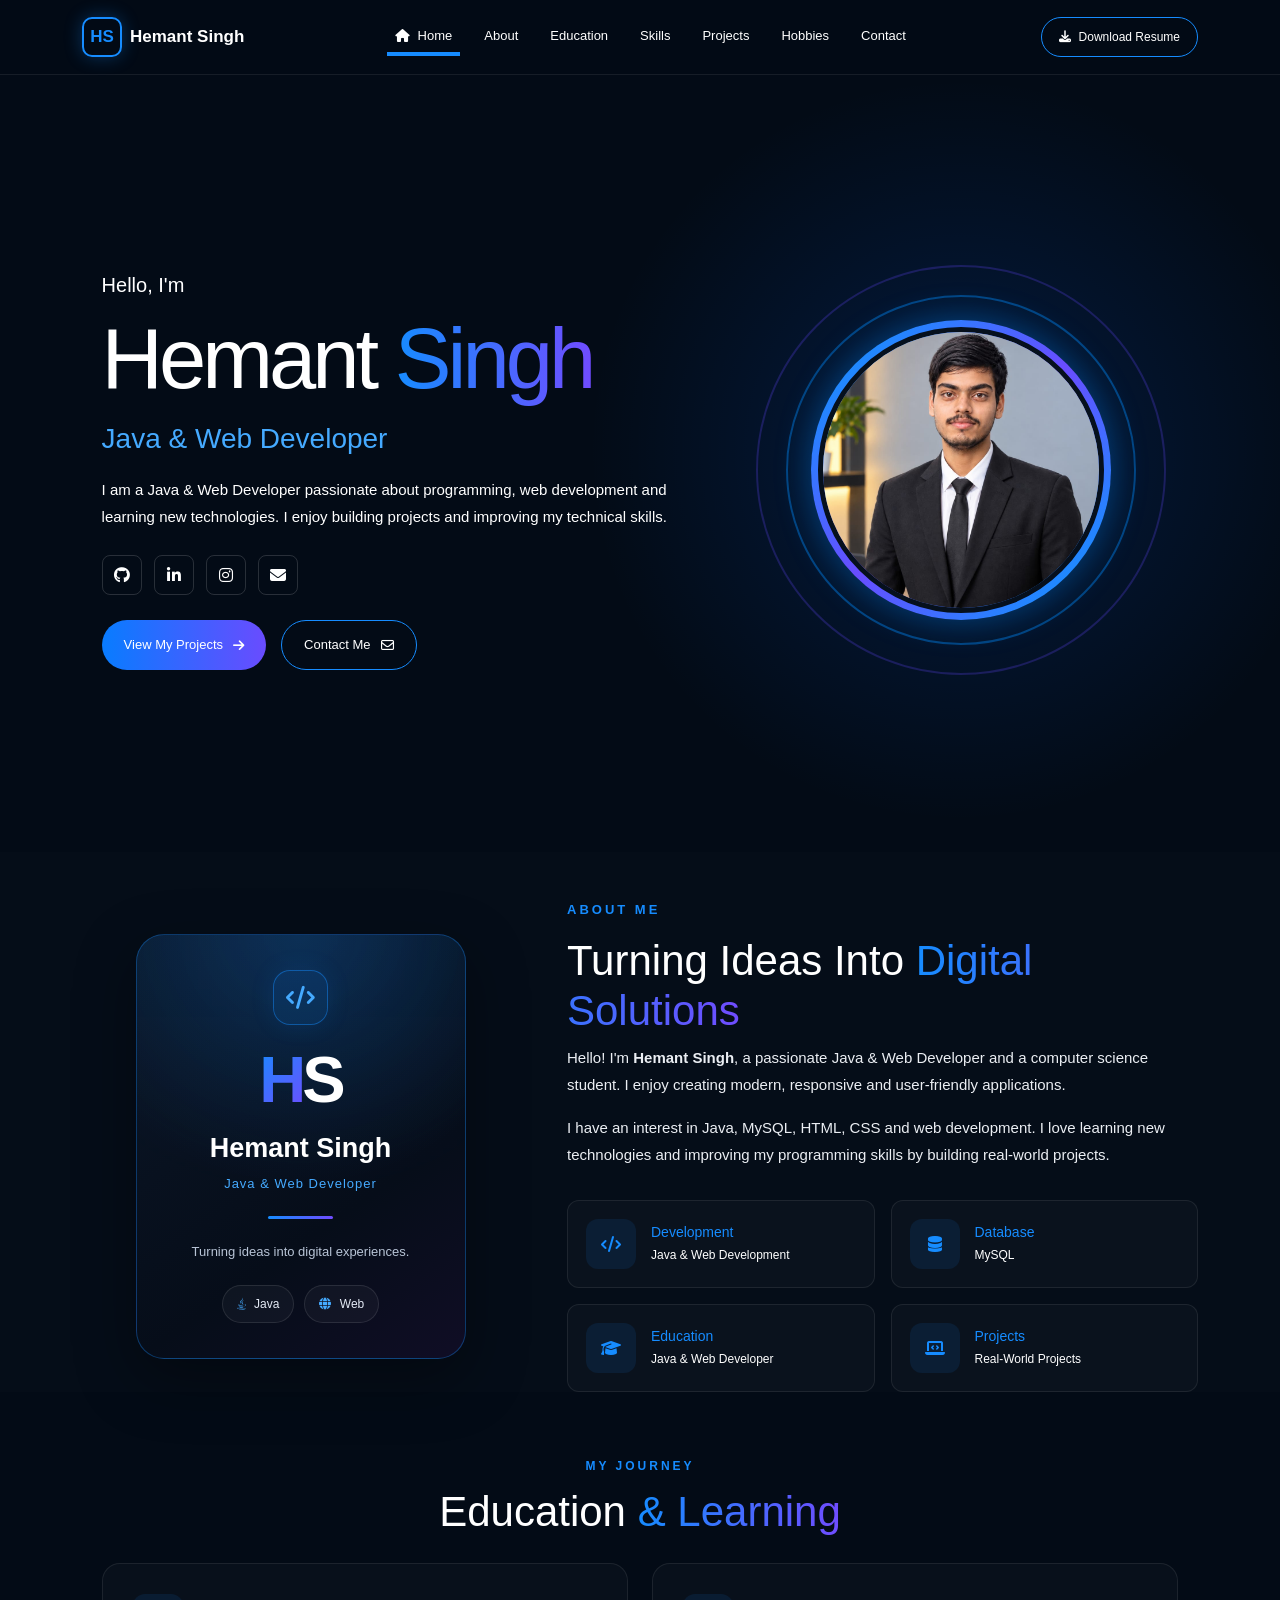
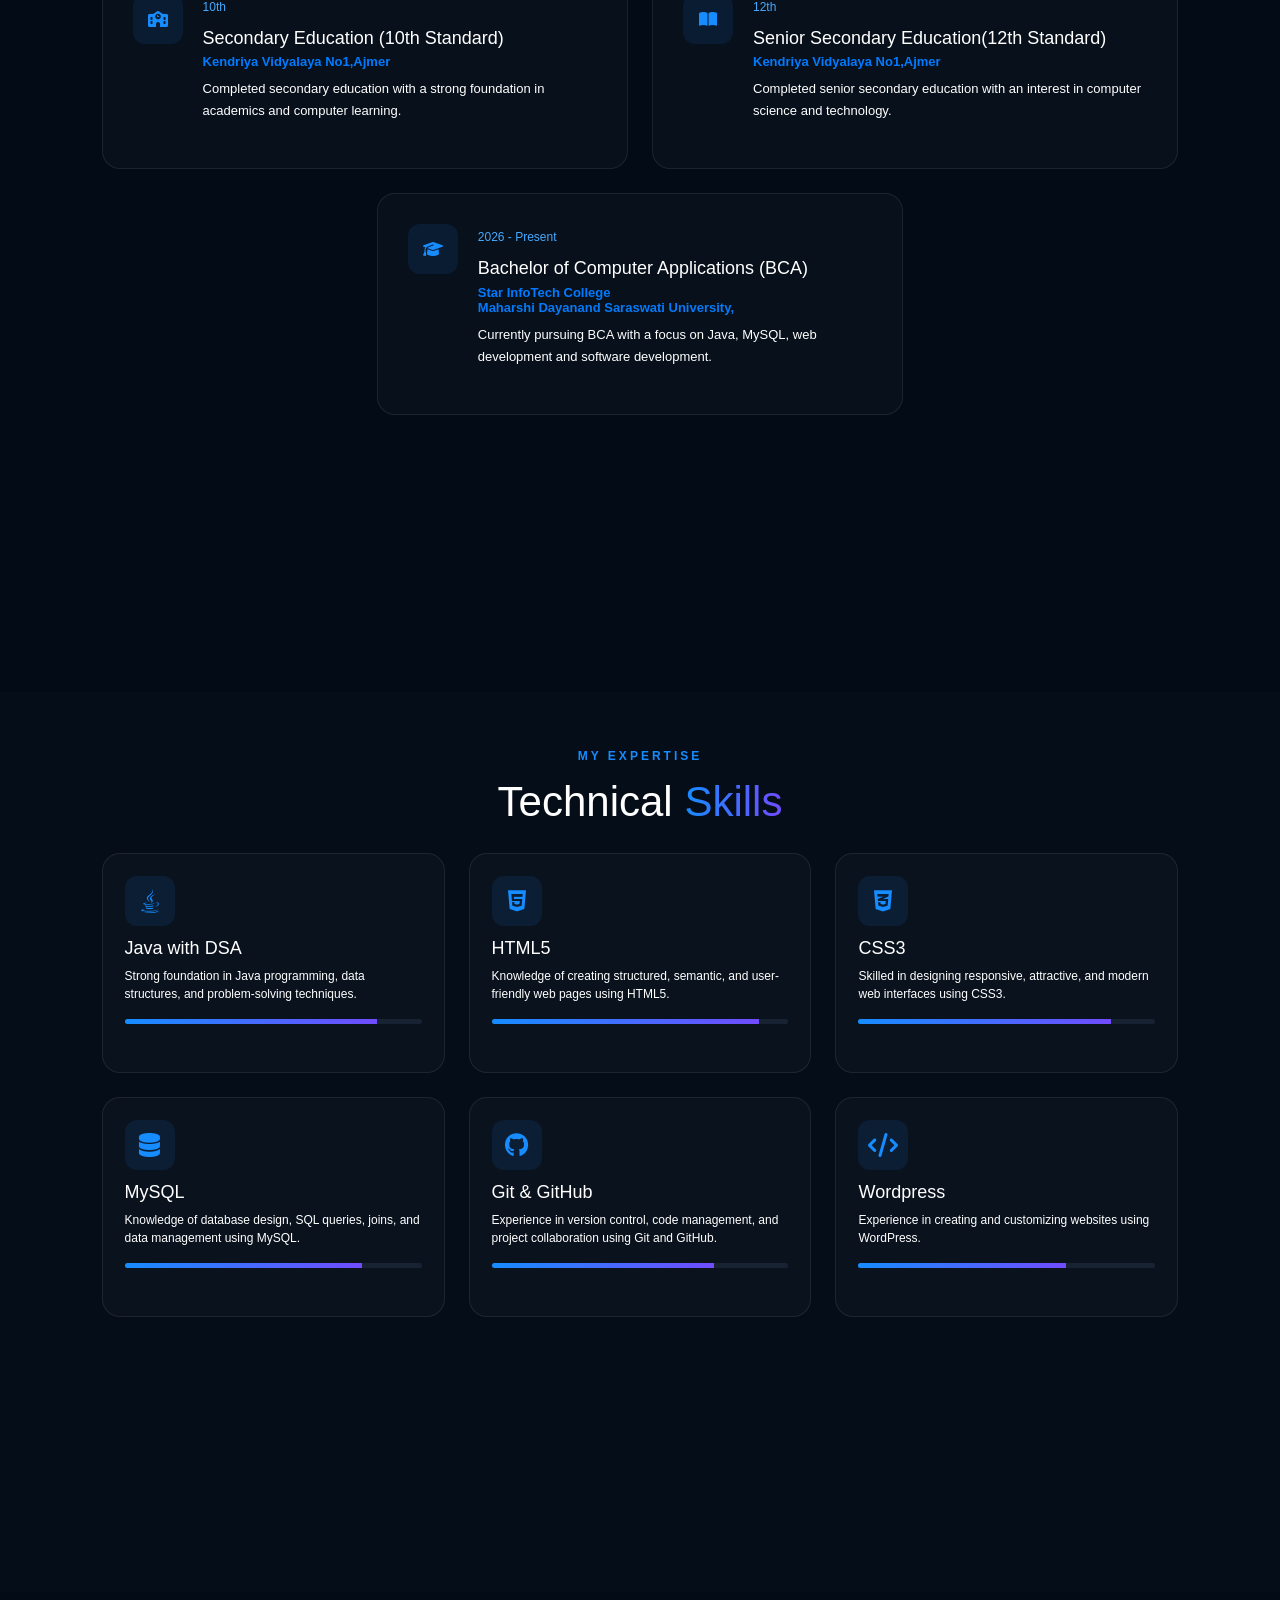
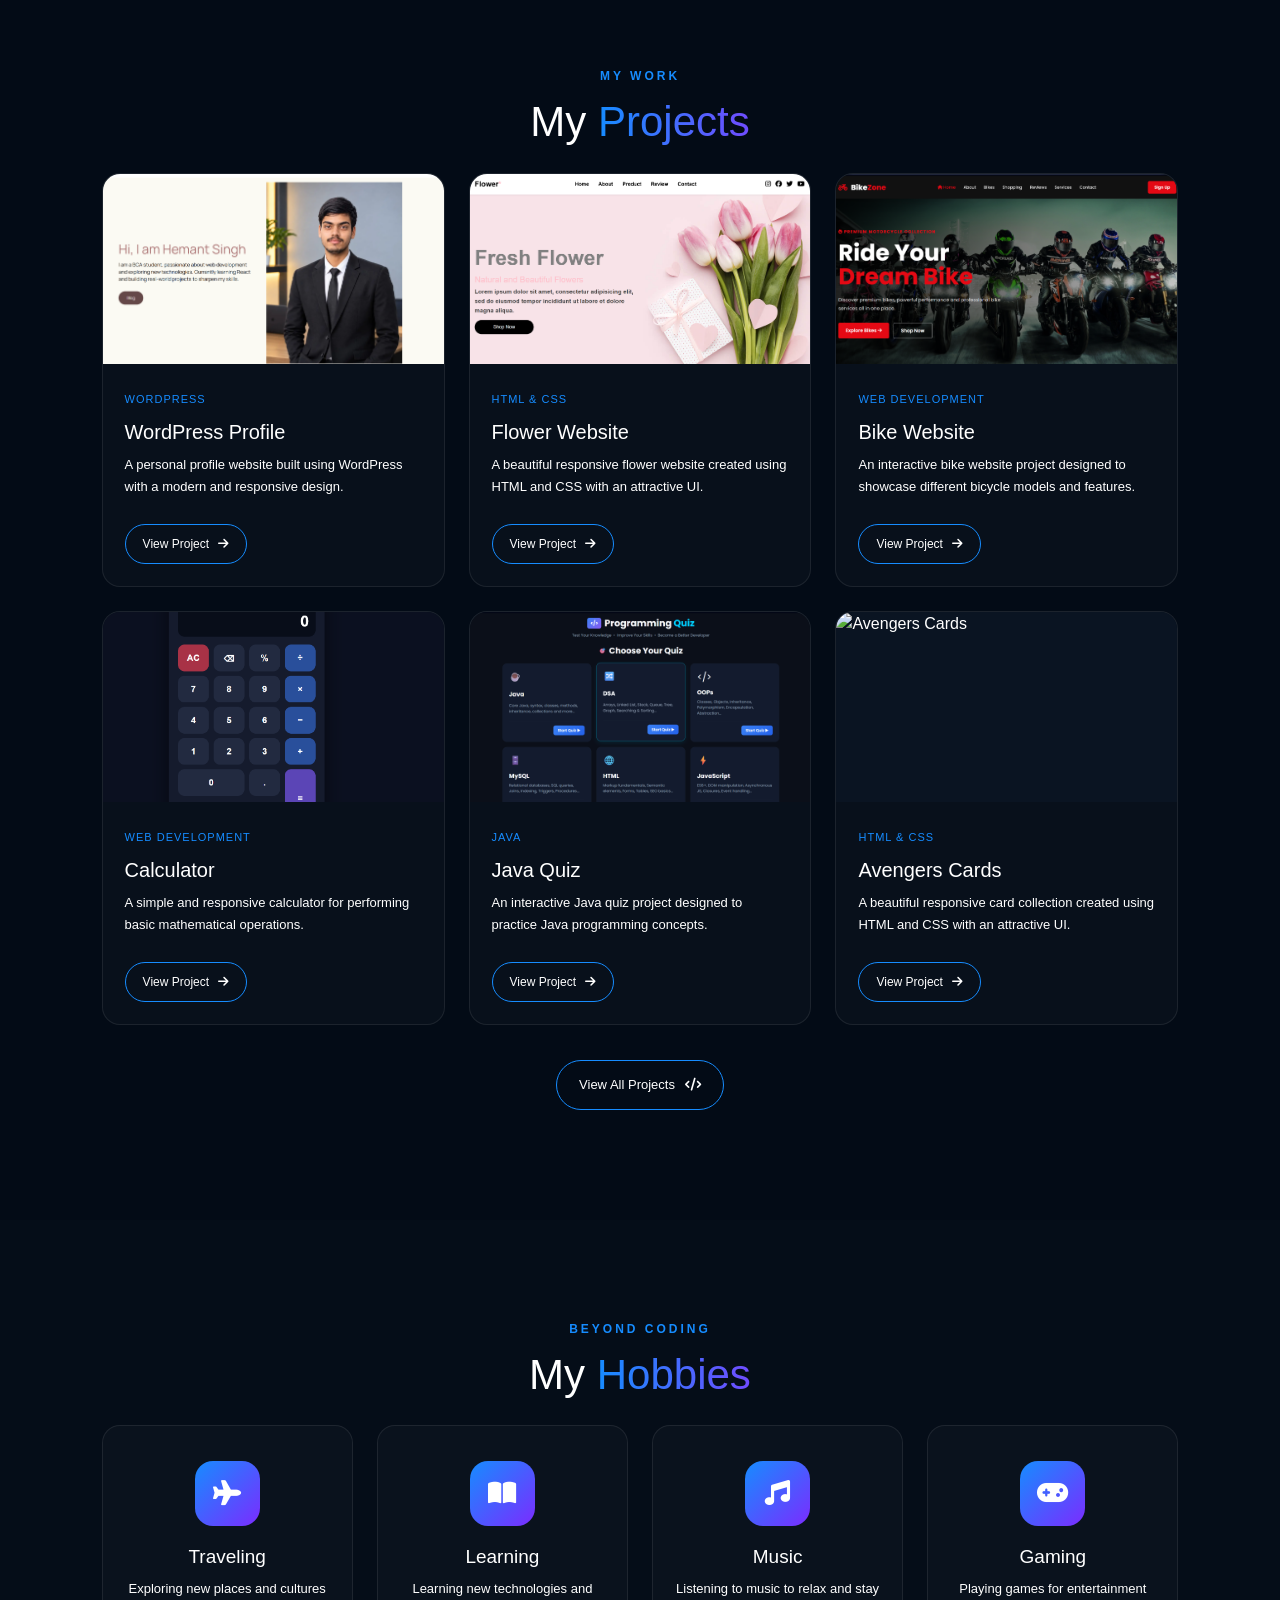
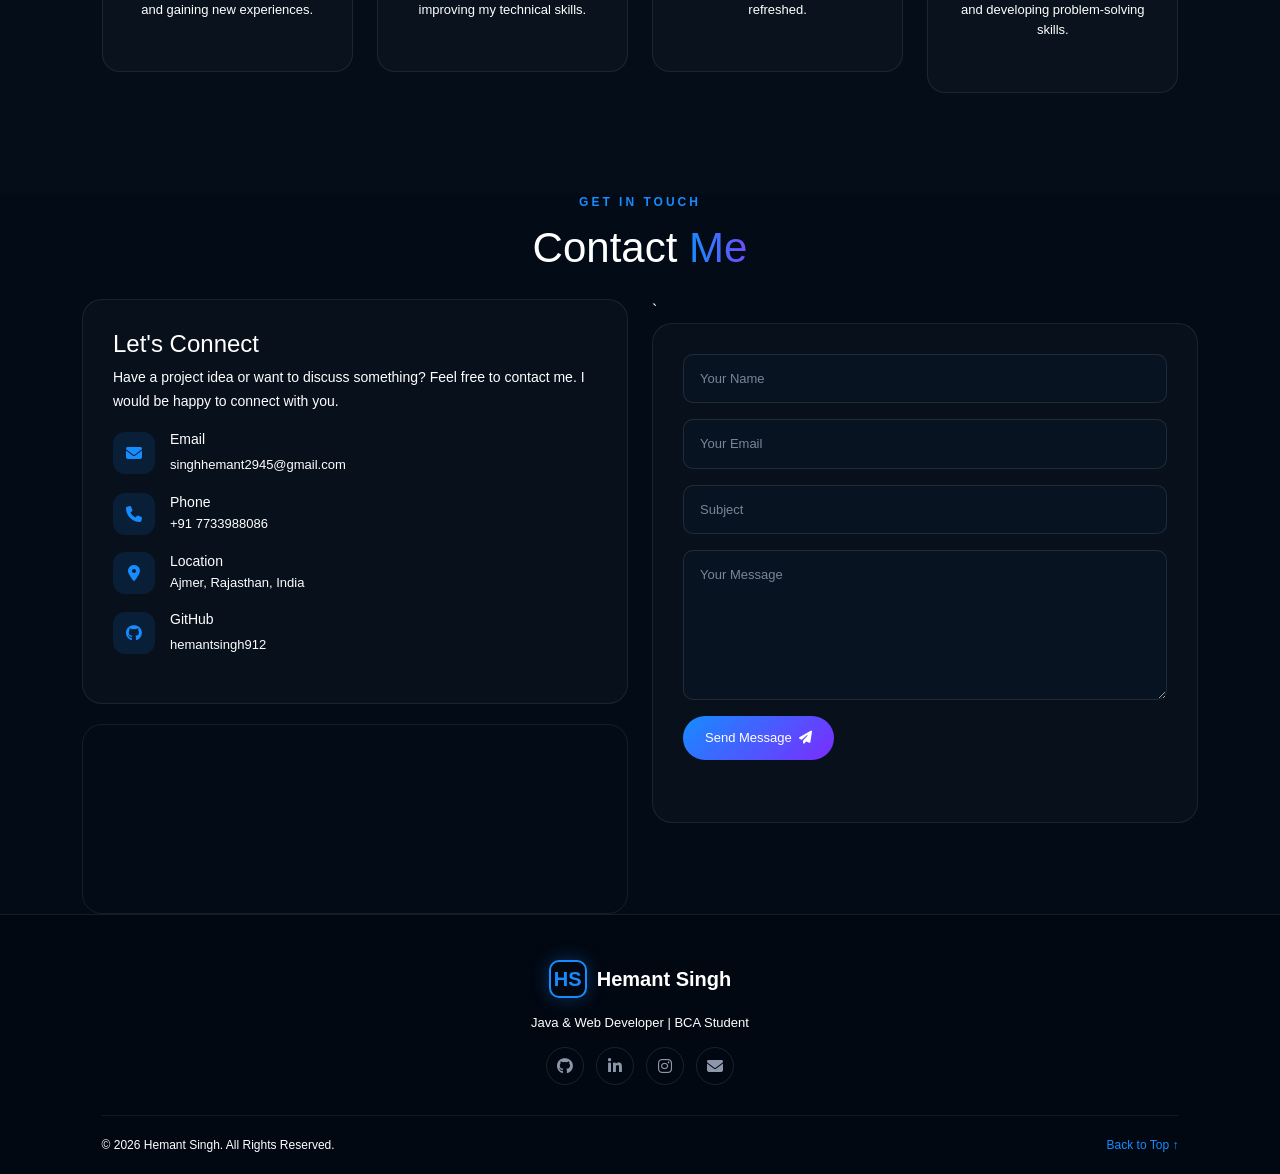
==== index.html @ 84a11e27 "Update index.html" ====
<!DOCTYPE html>
<html lang="en">

<head>
    <meta charset="UTF-8">
    <meta name="viewport" content="width=device-width, initial-scale=1.0">

    <title>Hemant Singh | Portfolio</title>

    <link href="https://cdn.jsdelivr.net/npm/bootstrap@5.3.3/dist/css/bootstrap.min.css"rel="stylesheet">
    <link rel="stylesheet"href="https://cdnjs.cloudflare.com/ajax/libs/font-awesome/6.5.2/css/all.min.css">
    <link rel="stylesheet" href="css/style.css">

    <script
            src="https://cdn.jsdelivr.net/npm/bootstrap@5.3.3/dist/js/bootstrap.bundle.min.js">
    </script>

</head>

<body>

    
<nav class="navbar navbar-expand-lg navbar-dark fixed-top custom-navbar">

    <div class="container">

        <a href="#home"class="navbar-brand logo d-flex align-items-center gap-2">

            <span>HS</span>
            Hemant Singh

        </a>

        <button class="navbar-toggler border-0 shadow-none"type="button"data-bs-toggle="collapse"
        data-bs-target="#portfolioNavbar"aria-controls="portfolioNavbar"aria-expanded="false"
        aria-label="Toggle navigation">
            <i class="fa-solid fa-bars"></i>
        </button>

        <div class="collapse navbar-collapse" id="portfolioNavbar">

            <ul class="navbar-nav mx-auto gap-lg-3 text-center">

                <li class="nav-item">
                    <a class="nav-link active" href="#home">
                        <i class="fa-solid fa-house me-1"></i>
                        Home
                    </a>
                </li>

                <li class="nav-item">
                    <a class="nav-link" href="#about">About</a>
                </li>

                <li class="nav-item">
                    <a class="nav-link" href="#education">Education</a>
                </li>

                <li class="nav-item">
                    <a class="nav-link" href="#skills">Skills</a>
                </li>

                <li class="nav-item">
                    <a class="nav-link" href="#projects">Projects</a>
                </li>

                <li class="nav-item">
                    <a class="nav-link" href="#hobbies">Hobbies</a>
                </li>

                <li class="nav-item">
                    <a class="nav-link" href="#contact">Contact</a>
                </li>

            </ul>

            <a href="Hemant_Singh_Resume2026.pdf" class="cv-btn mx-auto mx-lg-0" download>

                <i class="fa-solid fa-download"></i>
                Download Resume

            </a>

        </div>

    </div>

</nav>


<!-- =========================================================
     HOME
========================================================= -->

<section id="home"
         class="home min-vh-100 d-flex align-items-center">

    <div class="container">

        <div class="row align-items-center gy-5">

            <div class="col-lg-7 home-content">

                <p class="hello mb-3">Hello, I'm </p>
                <h1>Hemant <span>Singh</span></h1>
                <h2>Java & Web Developer</h2>

                <p class="description">
                    I am a Java & Web Developer passionate about programming,
                    web development and learning new technologies.
                    I enjoy building projects and improving my
                    technical skills.
                </p>

                <div class="social">

                    <a href="https://github.com/hemantsingh912" aria-label="GitHub">
                        <i class="fa-brands fa-github"></i>
                    </a>

                    <a href="https://www.linkedin.com/in/hemantsingh912" aria-label="LinkedIn">
                        <i class="fa-brands fa-linkedin-in"></i>
                    </a>

                    <a href="https://www.instagram.com/hemantsingh912" aria-label="Instagram">
                        <i class="fa-brands fa-instagram"></i>
                    </a>

                    <a href="mailto:singhhemant2945@gmail.com" aria-label="Email">
                        <i class="fa-solid fa-envelope"></i>
                    </a>

                </div>

                <div class="buttons">

                    <a href="#projects" class="btn-primary-custom">
                        View My Projects
                        <i class="fa-solid fa-arrow-right"></i>

                    </a>

                    <a href="#contact"class="btn-secondary-custom">
                        Contact Me
                        <i class="fa-regular fa-envelope"></i>
                    </a>
                </div>
            </div>

            

            <div class="col-lg-5 home-image">

                <div class="profile-circle">
                    <img src="image/hemantsingh.jpeg"alt="Hemant Singh">
                </div>

                <div class="circle-one"></div>
                <div class="circle-two"></div>
            </div>
        </div>
    </div>
</section>


<!-- =========================================================
     ABOUT
========================================================= -->

<section id="about" class="about">

    <div class="container">

        <div class="row align-items-center g-5">

            <div class="col-lg-5">

              
<div class="about-box mx-auto">

    <div class="about-card-glow"></div>

    <div class="about-icon">
        <i class="fa-solid fa-code"></i>
    </div>

    <div class="about-initials">
        <span>H</span>S
    </div>

    <h3>Hemant Singh</h3>

    <p class="about-role">Java & Web Developer</p>

    <div class="about-divider"></div>

    <p class="about-description">Turning ideas into digital experiences.</p>

    <div class="about-badges">
        <span><i class="fa-brands fa-java"></i> Java</span>
        <span><i class="fa-solid fa-globe"></i> Web</span>
    </div>

</div>



            </div>

            <div class="col-lg-7 about-content">

                <p class="section-tag">ABOUT ME</p>

                <h2>Turning Ideas Into
                    <span>Digital Solutions</span>
                </h2>

                <p>
                    Hello! I'm <strong>Hemant Singh</strong>, a passionate
                    Java & Web Developer and a computer science
                    student. I enjoy creating modern, responsive and
                    user-friendly applications.
                </p>

                <p >
                    I have an interest in Java, MySQL, HTML, CSS and
                    web development. I love learning new technologies
                    and improving my programming skills by building
                    real-world projects.
                </p>


                <div class="row g-3 mt-3">

                    <div class="col-md-6">
                        <div class="info-item h-100">

                            <i class="fa-solid fa-code"></i>

                            <div>
                                <h4>Development</h4>
                                <p>Java & Web Development</p>
                            </div>

                        </div>
                    </div>


                    <div class="col-md-6">
                        <div class="info-item h-100">

                            <i class="fa-solid fa-database"></i>

                            <div>
                                <h4>Database</h4>
                                <p>MySQL</p>
                            </div>

                        </div>
                    </div>


                    <div class="col-md-6">
                        <div class="info-item h-100">

                            <i class="fa-solid fa-graduation-cap"></i>

                            <div>
                                <h4>Education</h4>
                                <p>Java & Web Developer</p>
                            </div>

                        </div>
                    </div>


                    <div class="col-md-6">
                        <div class="info-item h-100">

                            <i class="fa-solid fa-laptop-code"></i>

                            <div>
                                <h4>Projects</h4>
                                <p>Real-World Projects</p>
                            </div>

                        </div>
                    </div>

                </div>

            </div>

        </div>

    </div>

</section>


<!-- =========================================================
     EDUCATION
========================================================= -->

<section id="education" class="education">

    <div class="container">

        <div class="section-heading">

            <p>MY JOURNEY</p>

            <h2>
                Education <span>& Learning</span>
            </h2>

        </div>


        <div class="row g-4 justify-content-center">

            <!-- 10TH -->

            <div class="col-lg-6">

                <div class="education-card h-100">

                    <div class="edu-icon">
                        <i class="fa-solid fa-school"></i>
                    </div>

                    <div class="edu-content">

                        <span class="edu-year">10th</span>

                        <h3>Secondary Education (10th Standard)</h3>

                        <h4> <b style="color: #007bff;">Kendriya Vidyalaya No1,Ajmer</b></h4>

                        <p>
                            Completed secondary education with a strong
                            foundation in academics and computer learning.
                        </p>

                    </div>

                </div>

            </div>


            <!-- 12TH -->

            <div class="col-lg-6">

                <div class="education-card h-100">

                    <div class="edu-icon">
                        <i class="fa-solid fa-book-open"></i>
                    </div>

                    <div class="edu-content">

                        <span class="edu-year">12th</span>

                        <h3>Senior Secondary Education(12th Standard)</h3>

                        <h4> <b style="color: #007bff;">Kendriya Vidyalaya No1,Ajmer</b></h4>

                        <p>
                            Completed senior secondary education with an
                            interest in computer science and technology.
                        </p>

                    </div>

                </div>

            </div>


            <!-- BCA -->

            <div class="col-lg-6">

                <div class="education-card h-100">

                    <div class="edu-icon">
                        <i class="fa-solid fa-graduation-cap"></i>
                    </div>

                    <div class="edu-content">

                        <span class="edu-year">2026 - Present</span>

                        <h3>Bachelor of Computer Applications (BCA)</h3>

                        <h4><b style="color: #007bff;">Star InfoTech College</b></br><b style="color: #047af8;">Maharshi Dayanand Saraswati University,</b></h4>

                        <p>
                            Currently pursuing BCA with a focus on Java,
                            MySQL, web development and software development.
                        </p>

                    </div>

                </div>

            </div>

        </div>

    </div>

</section>


<!-- =========================================================
     SKILLS
========================================================= -->

<section id="skills" class="skills">

    <div class="container">

        <div class="section-heading">

            <p>MY EXPERTISE</p>

            <h2>
                Technical <span>Skills</span>
            </h2>

        </div>


        <div class="row g-4">

            <!-- JAVA -->

            <div class="col-md-6 col-lg-4">

                <div class="skill-card">

                    <div class="skill-icon">
                        <i class="fa-brands fa-java"></i>
                    </div>

                    <h3>Java with DSA</h3>

                    <p>Strong foundation in Java programming, data structures, and problem-solving techniques.</p>

                    <div class="progress skill-progress">
                        <div class="progress-bar"
                             style="width: 85%;"
                             aria-label="Java 85%">
                        </div>
                    </div>

                </div>

            </div>


            <!-- HTML -->

            <div class="col-md-6 col-lg-4">

                <div class="skill-card">

                    <div class="skill-icon">
                        <i class="fa-brands fa-html5"></i>
                    </div>

                    <h3>HTML5</h3>
                    <p>Knowledge of creating structured, semantic, and user-friendly web pages using HTML5.</p>
        
                    <div class="progress skill-progress">
                        <div class="progress-bar"
                             style="width: 90%;"
                             aria-label="HTML 90%">
                        </div>
                    </div>

                </div>

            </div>


            <!-- CSS -->

            <div class="col-md-6 col-lg-4">

                <div class="skill-card">

                    <div class="skill-icon">
                        <i class="fa-brands fa-css3-alt"></i>
                    </div>

                    <h3>CSS3</h3>

                   <p>Skilled in designing responsive, attractive, and modern web interfaces using CSS3.</p>

                    <div class="progress skill-progress">
                        <div class="progress-bar"
                             style="width: 85%;"
                             aria-label="CSS 85%">
                        </div>
                    </div>

                </div>

            </div>


            <!-- MYSQL -->

            <div class="col-md-6 col-lg-4">

                <div class="skill-card">

                    <div class="skill-icon">
                        <i class="fa-solid fa-database"></i>
                    </div>

                    <h3>MySQL</h3>

                    <p>Knowledge of database design, SQL queries, joins, and data management using MySQL.</p>

                    <div class="progress skill-progress">
                        <div class="progress-bar"
                             style="width: 80%;"
                             aria-label="MySQL 80%">
                        </div>
                    </div>

                </div>

            </div>


            <!-- GITHUB -->

            <div class="col-md-6 col-lg-4">

                <div class="skill-card">

                    <div class="skill-icon">
                        <i class="fa-brands fa-github"></i>
                    </div>

                    <h3>Git & GitHub</h3>

                    <p>Experience in version control, code management, and project collaboration using Git and GitHub.</p>

                    <div class="progress skill-progress">
                        <div class="progress-bar"
                             style="width: 75%;"
                             aria-label="Git and GitHub 75%">
                        </div>
                    </div>

                </div>

            </div>


            <!-- DSA -->

            <div class="col-md-6 col-lg-4">

                <div class="skill-card">

                    <div class="skill-icon">
                        <i class="fa-solid fa-code"></i>
                    </div>

                    <h3>Wordpress</h3>

                    <p>Experience in creating and customizing websites using WordPress.</p>

                    <div class="progress skill-progress">
                        <div class="progress-bar"
                             style="width: 70%;"
                             aria-label="DSA 70%">
                        </div>
                    </div>

                </div>

            </div>

        </div>

        

    </div>

</section>


<!-- =========================================================
     PROJECTS
========================================================= -->

<section id="projects" class="projects">

    <div class="container">

        <div class="section-heading">

            <p>MY WORK</p>

            <h2>
                My <span>Projects</span>
            </h2>

        </div>


        <div class="row g-4">

            <!-- WORDPRESS -->

            <div class="col-md-6 col-lg-4">

                <div class="project-card">

                    <div class="project-image">
                        <img src="image/pw.png"
                             alt="WordPress Project">
                    </div>

                    <div class="project-content">

                        <span class="project-type">
                            WordPress
                        </span>

                        <h3>WordPress Profile</h3>

                        <p>
                            A personal profile website built using
                            WordPress with a modern and responsive design.
                        </p>

                        <a href="https://hemantsinghdev.blog/" class="project-btn " target="_blank">
                            View Project
                            <i class="fa-solid fa-arrow-right"></i>
                        </a>

                    </div>

                </div>

            </div>


            <!-- Flower website -->

             <div class="col-md-6 col-lg-4">

                <div class="project-card">

                    <div class="project-image">
                        <img src="image/flower.png"
                             alt="Flower Website">
                    </div>

                    <div class="project-content">

                        <span class="project-type">
                            HTML & CSS
                        </span>

                        <h3>Flower Website</h3>

                        <p>
                            A beautiful responsive flower website created
                            using HTML and CSS with an attractive UI.
                        </p>

                        <a href="https://hemantsingh912.github.io/flower-Web-site/" class="project-btn" target="_blank">
                            View Project
                            <i class="fa-solid fa-arrow-right"></i>
                        </a>

                    </div>

                </div>

            </div>


            <!-- Bike Website -->

            <div class="col-md-6 col-lg-4">

                <div class="project-card">

                    <div class="project-image">
                        <img src="image/bike.png"
                             alt="Bike Website">
                    </div>

                    <div class="project-content">

                        <span class="project-type">
                            Web Development
                        </span>

                        <h3>Bike Website</h3>

                        <p>
                            An interactive bike website project designed
                            to showcase different bicycle models and features.
                        </p>

                        <a href="https://hemantsingh912.github.io/BikeWebsite/" class="project-btn" target="_blank">
                            View Project
                            <i class="fa-solid fa-arrow-right"></i>
                        </a>

                    </div>

                </div>

            </div>


            <!-- AGE CALCULATOR -->

            <div class="col-md-6 col-lg-4">

                <div class="project-card">

                    <div class="project-image">
                        <img src="image/calculator.png"
                             alt="Calculator">
                    </div>

                    <div class="project-content">

                        <span class="project-type">
                            Web Development
                        </span>

                        <h3>Calculator</h3>

                        <p>
                            A simple and responsive calculator for
                            performing basic mathematical operations.
                        </p>

                        <a href="https://hemantsingh912.github.io/Calculator/" class="project-btn" target="_blank">
                            View Project
                            <i class="fa-solid fa-arrow-right"></i>
                        </a>

                    </div>

                </div>

            </div>

            <!-- JAVA -->

            <div class="col-md-6 col-lg-4">

                <div class="project-card">

                    <div class="project-image">
                        <img src="image/quiz.png"
                             alt="Java Quiz">
                    </div>

                    <div class="project-content">

                        <span class="project-type">
                            Java
                        </span>

                        <h3>Java Quiz</h3>

                        <p>
                            An interactive Java quiz project designed
                            to practice Java programming concepts.
                        </p>

                        <a href="https://hemantsingh912.github.io/Quiz/" class="project-btn" target="_blank">
                            View Project
                            <i class="fa-solid fa-arrow-right"></i>
                        </a>

                    </div>

                </div>

            </div>

            <!-- Cards -->

            <div class="col-md-6 col-lg-4">

                <div class="project-card">

                    <div class="project-image">
                        <img src="image/ACards.png"
                             alt="Avengers Cards">
                    </div>

                    <div class="project-content">

                        <span class="project-type">
                            HTML & CSS
                        </span>

                        <h3>Avengers Cards</h3>

                        <p>
                            A beautiful responsive card collection created
                            using HTML and CSS with an attractive UI.
                        </p>

                        <a href="https://hemantsingh912.github.io/Averenger-cards/" class="project-btn" target="_blank">
                            View Project
                            <i class="fa-solid fa-arrow-right"></i>
                        </a>

                    </div>

                </div>

            </div>

        </div>

    </div>
        <div class="back-profile">
            <a href="Project.html"class="btn-secondary-custom"> View All Projects<i class="fa-solid fa-code"></i></a>

    </div>

</section>


<!-- =========================================================
     HOBBIES
========================================================= -->

<section id="hobbies" class="hobbies">

    <div class="container">

        <div class="section-heading">

            <p>BEYOND CODING</p>

            <h2>
                My <span>Hobbies</span>
            </h2>

        </div>


        <div class="row g-4 justify-content-center">

            <!-- Traveling -->

            <div class="col-sm-6 col-lg-3">

                <div class="hobby-card">

                    <div class="hobby-icon">
                        <i class="fa-solid fa-plane"></i>
                    </div>

                    <h3>Traveling</h3>

                    <p>
                        Exploring new places and cultures and gaining new experiences.
                    </p>

                </div>

            </div>


            <!-- LEARNING -->

            <div class="col-sm-6 col-lg-3">

                <div class="hobby-card">

                    <div class="hobby-icon">
                        <i class="fa-solid fa-book-open"></i>
                    </div>

                    <h3>Learning</h3>

                    <p>
                        Learning new technologies and improving my
                        technical skills.
                    </p>

                </div>

            </div>


            <!-- MUSIC -->

            <div class="col-sm-6 col-lg-3">

                <div class="hobby-card">

                    <div class="hobby-icon">
                        <i class="fa-solid fa-music"></i>
                    </div>

                    <h3>Music</h3>

                    <p>
                        Listening to music to relax and stay refreshed.
                    </p>

                </div>

            </div>


            <!-- GAMING -->

            <div class="col-sm-6 col-lg-3">

                <div class="hobby-card">

                    <div class="hobby-icon">
                        <i class="fa-solid fa-gamepad"></i>
                    </div>

                    <h3>Gaming</h3>

                    <p>
                        Playing games for entertainment and developing
                        problem-solving skills.
                    </p>

                </div>

            </div>

        </div>

    </div>

</section>


<!-- =========================================================
     CONTACT
========================================================= -->

<section id="contact" class="contact">

    <div class="container">

        <div class="section-heading">

            <p>GET IN TOUCH</p>

            <h2>
                Contact <span>Me</span>
            </h2>

        </div>


        <div class="row g-4">

            <!-- LEFT -->

            <div class="col-lg-6">

                <div class="contact-left">

                    <div class="contact-info">

                        <h3>Let's Connect</h3>

                        <p>
                            Have a project idea or want to discuss
                            something? Feel free to contact me.
                            I would be happy to connect with you.
                        </p>


                        <!-- EMAIL -->

                        <div class="contact-item">

                            <i class="fa-solid fa-envelope"></i>

                            <div>
                                <h4>Email</h4>

                                <a href="mailto:singhhemant2945@gmail.com">
                                    singhhemant2945@gmail.com
                                </a>
                            </div>

                        </div>


                        <!-- PHONE -->

                        <div class="contact-item">

                            <i class="fa-solid fa-phone"></i>

                            <div>
                                <h4>Phone</h4>
                                <p>+91 7733988086</p>
                            </div>

                        </div>


                        <!-- LOCATION -->

                        <div class="contact-item">

                            <i class="fa-solid fa-location-dot"></i>

                            <div>
                                <h4>Location</h4>
                                <p>Ajmer, Rajasthan, India</p>
                            </div>

                        </div>


                        <!-- GITHUB -->

                        <div class="contact-item">

                            <i class="fa-brands fa-github"></i>

                            <div>
                                <h4>GitHub</h4>

                                <a href="https://github.com/hemantsingh912" target="_blank" rel="noopener noreferrer">
                                     hemantsingh912
                                </a>
                            </div>

                        </div>

                    </div>


                    <!-- MAP -->

                    <div class="map">

                        <iframe
                            src="https://www.google.com/maps?q=Ajmer,Rajasthan,India&output=embed"
                            loading="lazy"
                            title="Ajmer Map">
                        </iframe>

                    </div>

                </div>

            </div>


            <!-- RIGHT -->

    
<!-- RIGHT: CONTACT FORM -->

<div class="col-lg-6">


`
<div id="contact-form-wrapper">

    <form
        id="contact-form"
        class="contact-form h-100"
        action="https://formsubmit.co/singhhemant2945@gmail.com"
        method="POST">

        <input
            type="hidden"
            name="_subject"
            value="New Contact Message - Hemant Singh Portfolio">

        <input
            type="hidden"
            name="_captcha"
            value="true">

        <input
            type="text"
            name="name"
            class="form-control"
            placeholder="Your Name"
            autocomplete="name"
            required>

        <input
            type="email"
            name="email"
            class="form-control"
            placeholder="Your Email"
            autocomplete="email"
            required>

        <input
            type="text"
            name="subject"
            class="form-control"
            placeholder="Subject"
            required>

        <textarea
            name="message"
            class="form-control"
            placeholder="Your Message"
            rows="6"
            required></textarea>

        <button
            type="submit"
            class="contact-submit"
            id="send-btn">

            Send Message
            <i class="fa-solid fa-paper-plane ms-1"></i>

        </button>

        <p
            id="form-status"
            role="status"
            aria-live="polite">
        </p>

    </form>

</div>



</div>



        </div>

    </div>

</section>


<!-- =========================================================
     FOOTER
========================================================= -->

<footer class="footer">

    <div class="container">

        <div class="footer-content">

            <a href="#home"
               class="footer-logo">

                <span>HS</span>
                Hemant Singh

            </a>

            <p>
                Java & Web Developer | BCA Student
            </p>


            <div class="footer-social">

                <a href="#" aria-label="GitHub">
                    <i class="fa-brands fa-github"></i>
                </a>

                <a href="#" aria-label="LinkedIn">
                    <i class="fa-brands fa-linkedin-in"></i>
                </a>

                <a href="#" aria-label="Instagram">
                    <i class="fa-brands fa-instagram"></i>
                </a>

                <a href="mailto:singhhemant2945@gmail.com"
                   aria-label="Email">

                    <i class="fa-solid fa-envelope"></i>

                </a>

            </div>

        </div>


        <div class="footer-bottom
                    d-flex
                    flex-column
                    flex-md-row
                    justify-content-between
                    align-items-center
                    gap-3">

            <p class="mb-0">© 2026 Hemant Singh. All Rights Reserved.</p>

            <a href="#home">
                Back to Top ↑
            </a>

        </div>

    </div>

</footer>



<script>
document.addEventListener("DOMContentLoaded", function () {

    // NAVBAR
    const navLinks = document.querySelectorAll(".navbar-nav .nav-link");
    const navbarCollapse = document.querySelector(".navbar-collapse");

    navLinks.forEach(function (link) {
        link.addEventListener("click", function () {

            navLinks.forEach(function (item) {
                item.classList.remove("active");
            });

            this.classList.add("active");

            if (
                navbarCollapse &&
                navbarCollapse.classList.contains("show")
            ) {
                bootstrap.Collapse
                    .getOrCreateInstance(navbarCollapse)
                    .hide();
            }
        });
    });


    
// CONTACT FORM
const form = document.getElementById("contact-form");
const formStatus = document.getElementById("form-status");
const sendButton = document.getElementById("send-btn");

if (form) {

    form.addEventListener("submit", async function (event) {

        event.preventDefault();

        if (!form.checkValidity()) {
            form.reportValidity();
            return;
        }

        const originalText = sendButton.innerHTML;

        sendButton.disabled = true;
        sendButton.innerHTML = "Sending Message...";
        formStatus.textContent = "";

        try {

            const response = await fetch(
                "https://formsubmit.co/ajax/singhhemant2945@gmail.com",
                {
                    method: "POST",
                    body: new FormData(form),
                    headers: {
                        "Accept": "application/json"
                    }
                }
            );

            const result = await response.json();

            if (!response.ok || result.success !== "true") {
                throw new Error(
                    result.message || "Message submission failed"
                );
            }

            form.reset();

            // formStatus.textContent =
            //     "Message sent successfully! Thank you for contacting me.";

        } catch (error) {

            console.error("Contact form error:", error);

            formStatus.textContent =
                "Message could not be sent. Please try again.";

        } finally {

            sendButton.disabled = false;
            sendButton.innerHTML = originalText;

        }

    });

}




    // SEND ANOTHER MESSAGE
    if (sendAnother) {

        sendAnother.addEventListener("click", function () {

            successMessage.hidden = true;
            formWrapper.hidden = false;

            form.reset();
            formStatus.textContent = "";

            form.scrollIntoView({
                behavior: "smooth",
                block: "center"
            });

        });
    }

});
</script>




</body>

</html>


<!--
    projects:- 
    1. wordpress    d     Q1
    2. Hotel management d
    3.flower website d     Q1    
    4.bike website d       Q1
   
    1. Digital clock d 
    2.java Quiz p              Q2
    3.age calucation d        Q2
    4. calculator p
    
    1.New year d
    2.2. normal Cards d
    3.Avenger Cards d       Q2


    1.c project d
    2.c++ project d
    3.java project d

    wordpress,flower,bike,calculator,java Quiz,Avenger cards
  -->
---- css/style.css ----
/* .about-content */

* {
    margin: 0;
    padding: 0;
    box-sizing: border-box;
}

html {
    scroll-behavior: smooth;
    scroll-padding-top: 0;
}
    
body {
    background: #030b16;
    color: white;
    font-family: Arial, sans-serif;
    overflow-x: hidden;
}

img {
    max-width: 100%;
    display: block;
}

a {
    transition: 0.3s ease;
}


/* =========================================================
   NAVBAR
========================================================= */

.custom-navbar {
    min-height: 75px;
    background: rgba(3, 11, 22, 0.95);
    backdrop-filter: blur(15px);
    border-bottom: 1px solid rgba(255,255,255,0.08);
    z-index: 1000;
}

.logo {
    color: white !important;
    font-size: 17px;
    font-weight: bold;
    white-space: nowrap;
}

.logo span,
.footer-logo span {
    width: 40px;
    height: 40px;
    display: flex;
    align-items: center;
    justify-content: center;
    border: 2px solid #168cff;
    border-radius: 10px;
    color: #168cff;
    box-shadow: 0 0 18px rgba(22,140,255,0.3);
}

.navbar-toggler {
    color: white;
    font-size: 22px;
}

.nav-link {
    color: #9da8b8 ;
    font-size: 13px;
    padding: 8px 5px ;
    transition: 0.3s;
}

.nav-link:hover,
.nav-link.active {
    color: white ;
}

.nav-link.active {
    border-bottom: 2px solid #168cff;
}

.nav-link {
position: relative;
color: white;
font-size: 13px;
padding: 8px 5px;
transition: color 0.3s ease;
}

.nav-link::after {
content: "";
position: absolute;
left: 0;
bottom: 0;
width: 0;
height: 2px;
background: #168cff;
transition: width 0.3s ease;
}

.nav-link:hover,
.nav-link.active {
color: white;
}

.nav-link:hover::after,
.nav-link.active::after {
width: 100%;
}


.cv-btn {
    display: inline-flex;
    align-items: center;
    justify-content: center;
    gap: 8px;
    padding: 10px 17px;
    border: 1px solid #168cff;
    border-radius: 25px;
    color: white;
    text-decoration: none;
    font-size: 12px;
    white-space: nowrap;
}

.cv-btn:hover {
    background: #168cff;
    color: white;
    box-shadow: 0 0 20px rgba(22,140,255,.4);
}


/* =========================================================
   HOME
========================================================= */

.home {
    min-height: 100vh;
    padding: 120px 7% 80px;
    overflow: hidden;
    /* Home image ka cirlce color */
    background:radial-gradient(circle at 75% 50%,rgba(0,100,255,.18),transparent 35%);
}

.home-content {
    position: relative;
    z-index: 2;
}

.home h1 {
    font-size: clamp(50px, 7vw, 85px);
    line-height: 1;
    letter-spacing: -4px;
    margin-bottom: 18px;
}

.home h1 span,
.section-heading h2 span,
.about-content h2 span {
    background: linear-gradient(90deg,#168cff,#704cff);
    -webkit-background-clip: text;
    -webkit-text-fill-color: transparent;
}

.home h2 {
    color: #45aaff;
    font-size: 28px;
    line-height: 1.4;
    margin-bottom: 18px;
}

.hello {
    font-size: 20px;
}

.description {
    max-width: 590px;
    color: white;
    font-size: 15px;
    line-height: 1.8;
}


/* =========================================================
   SOCIAL
========================================================= */

.social {
    display: flex;
    gap: 12px;
    margin-top: 25px;
}

.social a {
    width: 40px;
    height: 40px;
    display: flex;
    align-items: center;
    justify-content: center;
    border: 1px solid rgba(255,255,255,.15);
    border-radius: 8px;
    color: white;
    text-decoration: none;
}

.social a:hover {
    background: #168cff;
    border-color: #168cff;
    transform: translateY(-5px);
}


/* =========================================================
   BUTTONS
========================================================= */

.buttons {
    display: flex;
    flex-wrap: wrap;
    gap: 15px;
    margin-top: 25px;
}

.btn-primary-custom,
.btn-secondary-custom {
    display: inline-flex;
    align-items: center;
    justify-content: center;
    gap: 10px;
    padding: 14px 22px;
    border-radius: 25px;
    text-decoration: none;
    font-size: 13px;
}

.btn-primary-custom {
    color: white;
    background: linear-gradient(90deg,#087cff,#694cff);
}

.btn-primary-custom:hover {
    color: white;
    transform: translateY(-4px);
    box-shadow: 0 10px 30px rgba(0,100,255,.4);
}

.btn-secondary-custom {
    color: white;
    border: 1px solid #168cff;
}

.btn-secondary-custom:hover {
    color: white;
    background: #168cff;
    transform: translateY(-4px);
}


/* =========================================================
   PROFILE IMAGE
========================================================= */

.home-image {
    min-height: 500px;
    position: relative;
    display: flex;
    align-items: center;
    justify-content: center;
}

.profile-circle {
    width: 300px;
    height: 300px;
    padding: 7px;
    border-radius: 50%;
    background: linear-gradient(135deg, #00a2ff, #694cff,#00a2ff);
    z-index: 3;
    /* animation: floating 5s ease-in-out infinite; */
    box-shadow: 0 0 35px rgba(0,140,255,.4);
}


.profile-circle img {
    width: 100%;
    height: 100%;
    object-fit: cover;
    object-position: center 30%;
    border-radius: 50%;
    border: 5px solid #06101d;
}



.circle-one,
.circle-two {
    position: absolute;
    border-radius: 50%;
    pointer-events: none;
}

.circle-one {
    width: 350px;
    height: 350px;
    border: 2px solid rgba(0,140,255,.4);
}

.circle-two {
    width: 410px;
    height: 410px;
    border: 2px solid rgba(100,70,255,.25);
    animation: rotate 15s linear infinite;
}




/* =========================================================
   COMMON SECTIONS
========================================================= */
.hobbies{
    padding: 100px 7%;
}

.education,
.skills,
.projects {
    padding: 75px 7%;
}

.about,
.skills,
.hobbies {
    background: #050d18;
}

.education,
.projects,
.contact {
    background: #030b16;
}

.section-heading {
    text-align: center;
    margin-bottom: 25px;
}

.section-heading p {
    color: #168cff;
    font-size: 12px;
    letter-spacing: 3px;
    font-weight: bold;
    margin-bottom: 12px;
}

.section-heading h2 {
    font-size: 42px;
}


/* =========================================================
   ABOUT
========================================================= */

/* PREMIUM ABOUT CARD */

.about-box {
    width: 330px;
    max-width: 100%;
    min-height: 420px;
    padding: 35px 25px;
    position: relative;
    isolation: isolate;
    overflow: hidden;

    display: flex;
    flex-direction: column;
    align-items: center;
    justify-content: center;

    text-align: center;

    border: 1px solid rgba(22, 140, 255, 0.35);
    border-radius: 28px;

    background:
        radial-gradient(
            circle at 50% 0%,
            rgba(22, 140, 255, 0.17),
            transparent 55%
        ),
        linear-gradient(
            145deg,
            #0b1728,
            #060d19 65%,
            #100d25
        );

    box-shadow: 0 20px 60px rgba(0, 0, 0, 0.35);

    transition: transform 0.4s ease,
                border-color 0.4s ease,
                box-shadow 0.4s ease;
}

/* Animated glow */

.about-card-glow {
    position: absolute;
    top: -100px;
    left: 50%;
    width: 180px;
    height: 180px;
    transform: translateX(-50%);

    background: #168cff;
    filter: blur(100px);
    opacity: 0.18;

    pointer-events: none;
    z-index: -1;
}

.about-box:hover {
    transform: translateY(-10px);
    border-color: #704cff;

    box-shadow:
        0 25px 60px rgba(22, 140, 255, 0.15),
        0 0 30px rgba(112, 76, 255, 0.12);
}

/* Developer icon */

.about-icon {
    width: 55px;
    height: 55px;
    margin-bottom: 22px;

    display: flex;
    align-items: center;
    justify-content: center;

    border: 1px solid rgba(22, 140, 255, 0.45);
    border-radius: 17px;

    background: rgba(22, 140, 255, 0.10);
    color: #45aaff;

    font-size: 23px;

    box-shadow: 0 0 25px rgba(22, 140, 255, 0.12);

    transition: 0.35s ease;
}

.about-box:hover .about-icon {
    color: white;
    background: linear-gradient(135deg, #168cff, #704cff);
    transform: rotate(-6deg) scale(1.08);
}

/* HS initials */

.about-initials {
    font-size: 65px;
    font-weight: 800;
    line-height: 1;
    letter-spacing: -4px;
    margin-bottom: 20px;

    color: white;
}

.about-initials span {
    background: linear-gradient(135deg, #168cff, #704cff);
    -webkit-background-clip: text;
    -webkit-text-fill-color: transparent;
}

/* Name */

.about-box h3 {
    margin-bottom: 10px;
    font-size: 27px;
    font-weight: 700;
    color: white;

    transition: color 0.3s ease;
}

.about-box:hover h3 {
    color: #a9cfff;
}

/* Designation */

.about-box .about-role {
    margin: 0;
    font-size: 13px;
    letter-spacing: 1px;
    color: #45aaff;
}

/* Divider */

.about-divider {
    width: 65px;
    height: 3px;
    margin: 22px 0;

    border-radius: 10px;
    background: linear-gradient(90deg, #168cff, #704cff);
}

/* Description */

.about-box .about-description {
    max-width: 240px;
    margin-bottom: 22px;

    color: #b8c4d6;
    font-size: 13px;
    line-height: 1.7;
}

/* Technology badges */

.about-badges {
    display: flex;
    justify-content: center;
    flex-wrap: wrap;
    gap: 10px;
}

.about-badges span {
    padding: 9px 14px;

    border: 1px solid rgba(255, 255, 255, 0.10);
    border-radius: 20px;

    background: rgba(255, 255, 255, 0.035);
    color: #e4eaf5;

    font-size: 12px;
    font-weight: 500;

    transition: 0.3s ease;
}

.about-badges span i {
    margin-right: 5px;
    color: #45aaff;
}

.about-badges span:hover {
    border-color: #704cff;
    background: rgba(112, 76, 255, 0.12);
    transform: translateY(-3px);
}

/* Mobile */

@media (max-width: 767px) {
    .about-box {
        width: 300px;
        min-height: 400px;
        padding: 30px 20px;
    }

    .about-initials {
        font-size: 58px;
    }

    .about-box h3 {
        font-size: 25px;
    }
}


.about-content h2 {
    font-size: 42px;
    line-height: 1.2;
}

.about-content > p:not(.section-tag) {
   color: #ebeef3;
    font-size: 15px;
    line-height: 1.8;
    max-width: 650px;
}

.section-tag {
    color: #168cff;
    font-size: 13px;
    letter-spacing: 3px;
    font-weight: bold;
}


/* =========================================================
   INFO CARDS
========================================================= */

.info-item {
    display: flex;
    align-items: center;
    gap: 15px;
    padding: 18px;
    border: 1px solid rgba(255,255,255,.08);
    border-radius: 12px;
    background: rgba(255,255,255,.025);
}

.info-item:hover {
    transform: translateY(-5px);
    border-color: #168cff;
}

.info-item i,
.edu-icon,
.skill-icon {
    width: 50px;
    height: 50px;
    min-width: 50px;
    display: flex;
    align-items: center;
    justify-content: center;
    border-radius: 12px;
    background: rgba(22,140,255,.1);
    color: #168cff;
}

.info-item h4 {
    font-size: 14px;
    color: #168cff;
    margin-bottom: 5px;
}

.info-item p {
    color: white;
    font-size: 12px;
    margin: 0;
}


/* =========================================================
   EDUCATION
========================================================= */

.education-card,
.skill-card,
.project-card,
.hobby-card {
    border: 1px solid rgba(255,255,255,.08);
    border-radius: 18px;
    background: rgba(255,255,255,.025);
    transition: .3s;
}

.education-card {
    display: flex;
    gap: 20px;
    padding: 30px;
}

.education-card:hover,
.skill-card:hover,
.project-card:hover,
.hobby-card:hover {
    transform: translateY(-8px);
    border-color: #168cff;
    box-shadow: 0 15px 40px rgba(0,100,255,.12);
}

.edu-year {
    color: #45aaff;
    font-size: 12px;
}

.edu-content h3 {
    font-size: 18px;
    margin: 10px 0 5px;
}

.edu-content h4 {
    color:white;
    font-size: 13px;
    font-weight: normal;
}

.edu-content p {
    color:white;
    font-size: 13px;
    line-height: 1.7;
}
.education {
    min-height: 100vh;
    padding: 65px 7% 40px;
}

.skills {
    min-height: 100vh;
    padding: 55px 7% 35px;
}

.projects {
    padding: 75px 7%;
}



/* =========================================================
   SKILLS
========================================================= */

.skill-card {
    height: 220px;
    padding: 22px;
}

.skill-icon {
    font-size: 24px;
    margin-bottom: 12px;
}

.skill-card h3 {
    font-size: 18px;
    margin-bottom: 8px;
}

.skill-card p {
    color:white;
    font-size: 12px;
}

.skill-progress {
    height: 5px;
    background: #172333;
}

.skill-progress .progress-bar {
    background: linear-gradient(90deg,#168cff,#704cff);
}




/* =========================================================
   PROJECTS
========================================================= */

.project-card {
    overflow: hidden;
}

.project-image {
    height: 190px;
    overflow: hidden;
    background: #0a1422;
}

.project-image img {
    width: 100%;
    height: 100%;
    object-fit: cover;
    transition: .4s;
}

.project-card:hover .project-image img {
    transform: scale(1.08);
}

.project-content {
    padding: 22px;
}

.project-type {
    color: #168cff;
    font-size: 11px;
    text-transform: uppercase;
    letter-spacing: 1px;
}

.project-content h3 {
    font-size: 20px;
    margin: 10px 0;
}

.project-content p {
    color:white;
    font-size: 13px;
    line-height: 1.7;
}

.project-btn {
    display: inline-flex;
    align-items: center;
    gap: 9px;
    margin-top: 10px;
    padding: 10px 17px;
    border: 1px solid #168cff;
    border-radius: 20px;
    color: white;
    text-decoration: none;
    font-size: 12px;
}

.project-btn:hover {
    background: #168cff;
    color: white;
    transform: translateX(4px);
}

.back-profile {
    text-align: center;
    padding: 35px 0;
        }

.back-btn {
    display: inline-flex;
    align-items: center;
    gap: 7px;
    color: white;
    background: linear-gradient(135deg,#168cff,#704cff);
    border: none;
    border-radius: 20px;
    padding: 8px 18px;
    font-size: 10px;
    transition: 0.3s;
}

.back-btn:hover {
    color: white;
    transform: translateY(-2px);
    box-shadow:0 8px 20px rgba(22,140,255,0.20);
}


/* =========================================================
   HOBBIES
========================================================= */

.hobby-card {
    padding: 35px 20px;
    text-align: center;
}

.hobby-icon {
    width: 65px;
    height: 65px;
    margin: auto;
    display: flex;
    align-items: center;
    justify-content: center;
    border-radius: 18px;
    background: linear-gradient(135deg, #168cff, #7b2cff);
    font-size: 25px;
}

.hobby-card h3 {
    margin: 20px 0 10px;
    font-size: 19px;
}

.hobby-card p {
    color:white;
    font-size: 13px;
    line-height: 1.6;
}


/* =========================================================
   CONTACT
========================================================= */

.contact-left {
    display: flex;
    flex-direction: column;
    gap: 20px;
}

.contact-info,
.contact-form {
    padding: 30px;
    border: 1px solid rgba(255,255,255,.08);
    border-radius: 20px;
    background: rgba(255,255,255,.025);
}

.contact-info h3 {
    font-size: 24px;
}

.contact-info > p {
    color: white;
    font-size: 14px;
    line-height: 1.7;
}

.contact-item {
    display: flex;
    align-items: center;
    gap: 15px;
    margin: 17px 0;
}

.contact-item i {
    width: 42px;
    height: 42px;
    min-width: 42px;
    display: flex;
    align-items: center;
    justify-content: center;
    border-radius: 12px;
    background: rgba(22,140,255,.12);
    color: #168cff;
}

.contact-item h4 {
    font-size: 14px;
    margin-bottom: 4px;
}

.contact-item p,
.contact-item a {
    color: white;
    font-size: 13px;
    text-decoration: none;
    margin: 0;
}

.contact-item a:hover {
    color: #168cff;
}


/* =========================================================
   CONTACT FORM
========================================================= */

.contact-form {
    display: flex;
    flex-direction: column;
    gap: 16px;
}

.contact-form .form-control {
    padding: 14px 16px;
    border: 1px solid rgba(255,255,255,.1);
    border-radius: 10px;
    background: #071321;
    color: white;
    font-size: 13px;
}

.contact-form .form-control::placeholder {
    color: #788598;
}

.contact-form .form-control:focus {
    background: #071321;
    color: white;
    border-color: #168cff;
    box-shadow: none;
}

.contact-form textarea {
    min-height: 150px;
    resize: vertical;
}

.contact-submit {
    width: fit-content;
    padding: 12px 22px;
    border: none;
    border-radius: 25px;
    background: linear-gradient(135deg,#168cff,#7b2cff);
    color: white;
    font-size: 13px;
}

.contact-submit:hover {
    transform: translateY(-3px);
}


/* =========================================================
   MAP
========================================================= */

.map {
    width: 100%;
    height: 190px;
    overflow: hidden;
    border-radius: 20px;
    border: 1px solid rgba(255,255,255,.08);
}

.map iframe {
    width: 100%;
    height: 100%;
    border: 0;
}


/* =========================================================
   FOOTER
========================================================= */

.footer {
    padding: 45px 7% 20px;
    background: #020812;
    border-top: 1px solid rgba(255,255,255,.08);
    text-align: center;
}

.footer-logo {
    display: inline-flex;
    align-items: center;
    gap: 10px;
    color: white;
    text-decoration: none;
    font-size: 20px;
    font-weight: 700;
}

.footer-logo span {
    width: 38px;
    height: 38px;
}

.footer-content p {
    color:white;
    font-size: 13px;
    margin: 15px 0;
}

.footer-social {
    display: flex;
    justify-content: center;
    gap: 12px;
}

.footer-social a {
    width: 38px;
    height: 38px;
    display: flex;
    align-items: center;
    justify-content: center;
    border: 1px solid rgba(255,255,255,.1);
    border-radius: 50%;
    color: #8c98aa;
    text-decoration: none;
}

.footer-social a:hover {
    color: white;
    background: #168cff;
    border-color: #168cff;
    transform: translateY(-3px);
}

.footer-bottom {
    max-width: 1100px;
    margin: 30px auto 0;
    padding-top: 20px;
    border-top: 1px solid rgba(255,255,255,.07);
    display: flex;
    justify-content: space-between;
    align-items: center;
    gap: 15px;
}

.footer-bottom p,
.footer-bottom a {
    font-size: 12px;
}

.footer-bottom p {
    color:white;
}

.footer-bottom a {
    color: #168cff;
    text-decoration: none;
}


/* =========================================================
   ANIMATIONS
========================================================= */

@keyframes floating {
    0%,100% {
        transform: translateY(0);
    }

    50% {
        transform: translateY(-15px);
    }
}

@keyframes rotate {
    from {
        transform: rotate(0deg);
    }

    to {
        transform: rotate(360deg);
    }
}


/* =========================================================
   LARGE TABLET / SMALL LAPTOP
========================================================= */

@media (max-width: 1199px) {

    .home {
        padding-left: 5%;
        padding-right: 5%;
    }

    .about,
    .education,
    .skills,
    .projects,
    .hobbies,
    .contact {
        padding-left: 5%;
        padding-right: 5%;
    }

    .nav-link {
        font-size: 12px;
    }

    .navbar-nav {
        gap: 5px !important;
    }
}


/* =========================================================
   TABLET
========================================================= */

@media (max-width: 991px) {

    .custom-navbar {
        min-height: 70px;
    }

    .navbar-collapse {
        padding: 15px 0 20px;
        background: #030b16;
    }

    .navbar-nav {
        width: 100%;
        align-items: center;
        gap: 0 !important;
    }

    .nav-item {
        width: 100%;
        text-align: center;
    }

    .nav-link {
        display: inline-block;
        padding: 10px 15px !important;
    }

    .cv-btn {
        margin: 12px auto 0;
    }

    .home {
        padding-top: 120px;
    }

    .home-image {
        min-height: 430px;
        margin-top: 20px;
    }

    .about,
    .education,
    .skills,
    .projects,
    .hobbies,
    .contact {
        padding-top: 85px;
        padding-bottom: 85px;
    }

    .about-box {
        margin-bottom: 20px;
    }

    .about-content {
        text-align: left;
    }

    .contact-form {
        height: auto !important;
    }
}


/* =========================================================
   MOBILE
========================================================= */

@media (max-width: 767px) {

    .custom-navbar {
        min-height: 65px;
    }

    .logo {
        font-size: 15px;
    }

    .logo span {
        width: 36px;
        height: 36px;
    }

    .home {
        min-height: auto;
        padding: 115px 5% 70px;
        text-align: center;
    }

    .home h1 {
        font-size: clamp(45px, 14vw, 65px);
        letter-spacing: -2px;
    }

    .home h2 {
        font-size: 21px;
        line-height: 1.5;
    }

    .hello {
        font-size: 18px;
    }

    .description {
        font-size: 14px;
        line-height: 1.7;
        margin: 0 auto;
    }

    .social {
        justify-content: center;
    }

    .buttons {
        justify-content: center;
    }

    .btn-primary-custom,
    .btn-secondary-custom {
        padding: 13px 19px;
    }

    .home-image {
        min-height: 350px;
        margin-top: 20px;
    }

    .profile-circle {
        width: 250px;
        height: 250px;
    }

    .circle-one {
        width: 295px;
        height: 295px;
    }

    .circle-two {
        width: 345px;
        height: 345px;
    }

    .about,
    .education,
    .skills,
    .projects,
    .hobbies,
    .contact {
        padding: 75px 5%;
    }

    .section-heading {
        margin-bottom: 40px;
    }

    .section-heading h2,
    .about-content h2 {
        font-size: 34px;
        line-height: 1.25;
    }

    .about-box {
        width: 280px;
        height: 320px;
        padding: 30px;
    }

    .about-box span {
        font-size: 42px;
    }

    .about-box h3 {
        font-size: 28px;
    }

    .about-content {
        text-align: left;
    }

    .about-content > p:not(.section-tag) {
        font-size: 14px;
    }

    .education-card {
        padding: 22px;
        gap: 15px;
    }

    .edu-icon {
        width: 45px;
        height: 45px;
        min-width: 45px;
    }

    .edu-content h3 {
        font-size: 17px;
    }

    .edu-content p {
        font-size: 12px;
    }

    .skill-card {
        padding: 25px;
    }

    .project-image {
        height: 210px;
    }

    .project-content {
        padding: 20px;
    }

    .hobby-card {
        padding: 30px 20px;
    }

    .contact-info,
    .contact-form {
        padding: 22px;
    }

    .map {
        height: 220px;
    }

    .footer {
        padding-left: 5%;
        padding-right: 5%;
    }

    .footer-bottom {
        flex-direction: column;
        text-align: center;
    }
}


/* =========================================================
   SMALL MOBILE
========================================================= */

@media (max-width: 500px) {

    .home {
        padding-top: 105px;
    }

    .home h1 {
        font-size: 48px;
    }

    .home h2 {
        font-size: 19px;
    }

    .description {
        font-size: 13px;
    }

    .buttons {
        width: 100%;
        flex-direction: column;
        align-items: stretch;
    }

    .btn-primary-custom,
    .btn-secondary-custom {
        width: 100%;
    }

    .home-image {
        min-height: 310px;
    }

    .profile-circle {
        width: 220px;
        height: 220px;
    }

    .circle-one {
        width: 260px;
        height: 260px;
    }

    .circle-two {
        width: 305px;
        height: 305px;
    }

    .section-heading h2,
    .about-content h2 {
        font-size: 29px;
    }

    .education-card {
        flex-direction: column;
        text-align: center;
        align-items: center;
    }

    .edu-content {
        text-align: center;
    }

    .info-item {
        padding: 15px;
    }

    .project-image {
        height: 180px;
    }

    .contact-item {
        align-items: flex-start;
    }

    .contact-item i {
        margin-top: 2px;
    }

    .contact-submit {
        width: 100%;
    }

    .map {
        height: 200px;
    }

    .footer-logo {
        font-size: 17px;
    }
}


/* =========================================================
   VERY SMALL PHONES
========================================================= */

@media (max-width: 360px) {

    .home h1 {
        font-size: 42px;
    }

    .profile-circle {
        width: 195px;
        height: 195px;
    }

    .circle-one {
        width: 230px;
        height: 230px;
    }

    .circle-two {
        width: 270px;
        height: 270px;
    }

    .section-heading h2,
    .about-content h2 {
        font-size: 26px;
    }

    .education-card {
        padding: 18px;
    }

    .contact-info,
    .contact-form {
        padding: 18px;
    }
}

/* ================= SECTION SCROLL FIX ================= */

#home,
#about,
#education,
#skills,
#projects,
#hobbies,
#contact {
    scroll-margin-top: 75px;
}
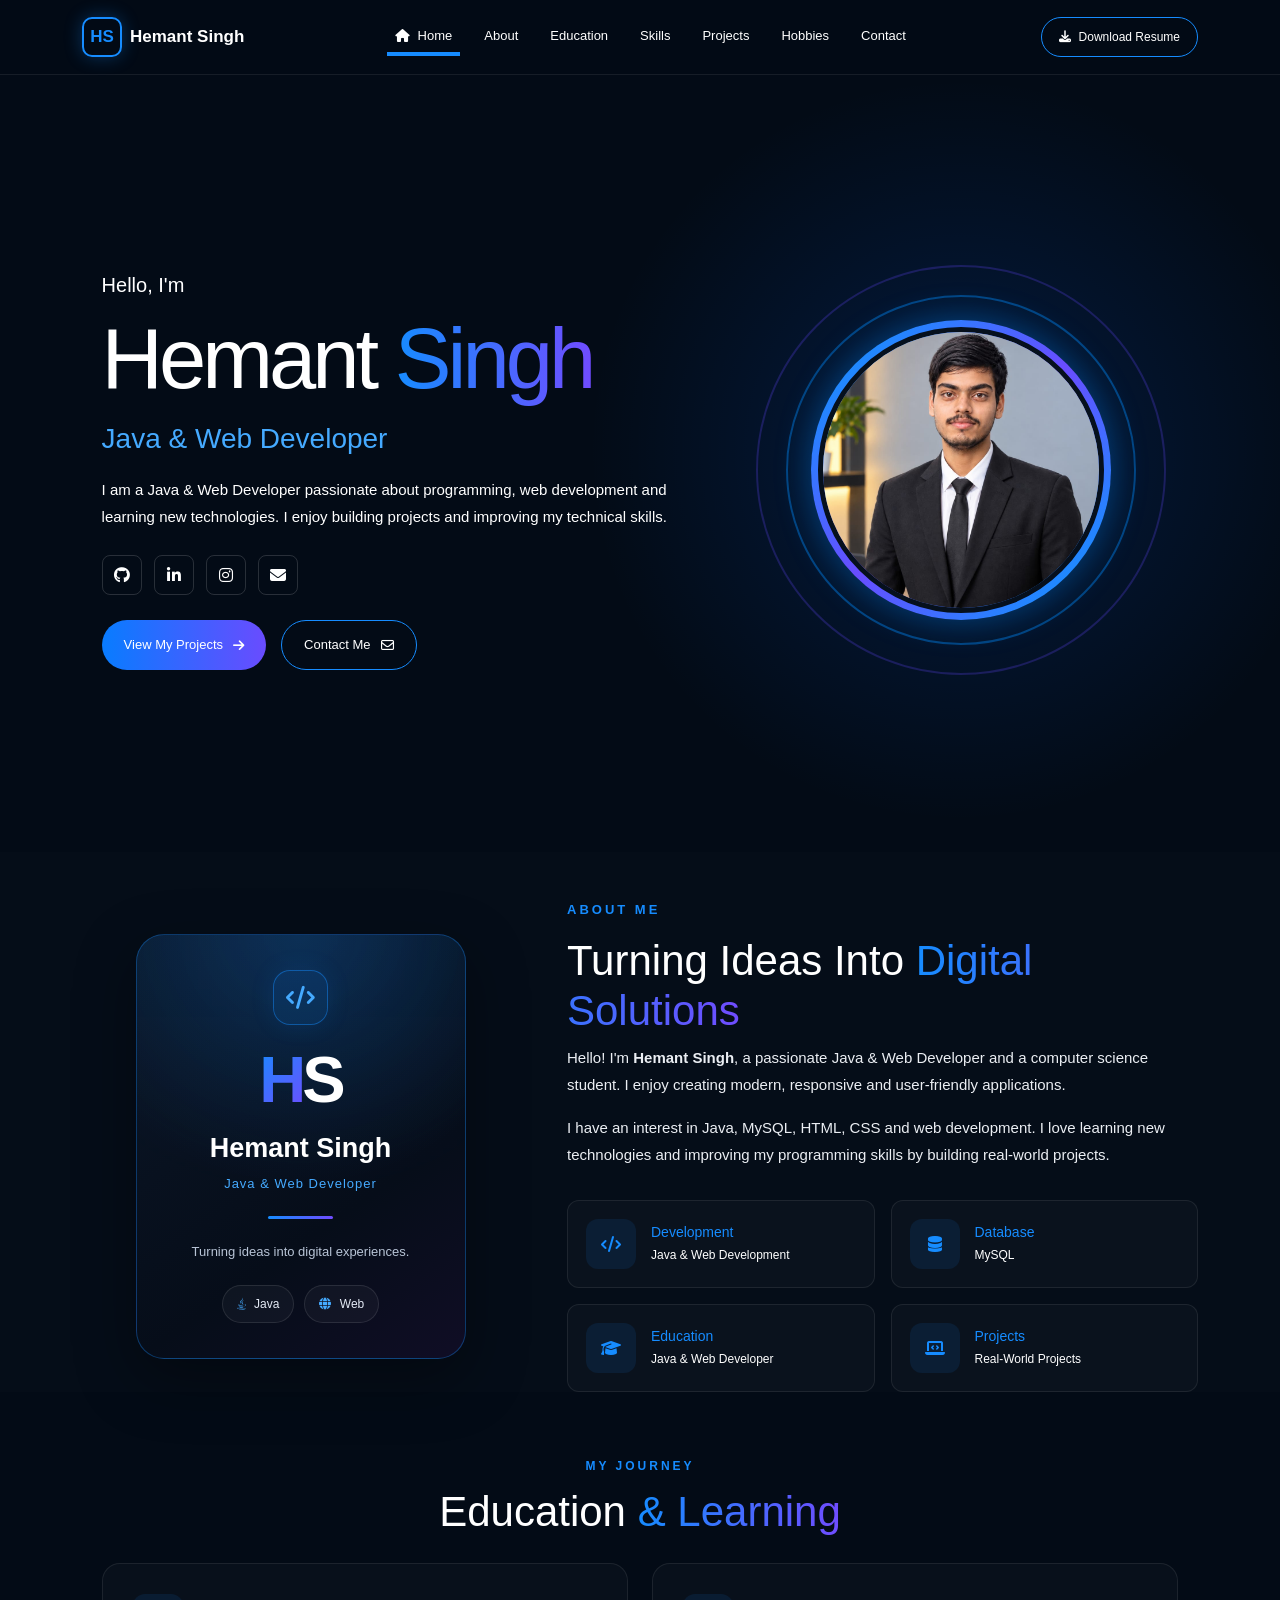
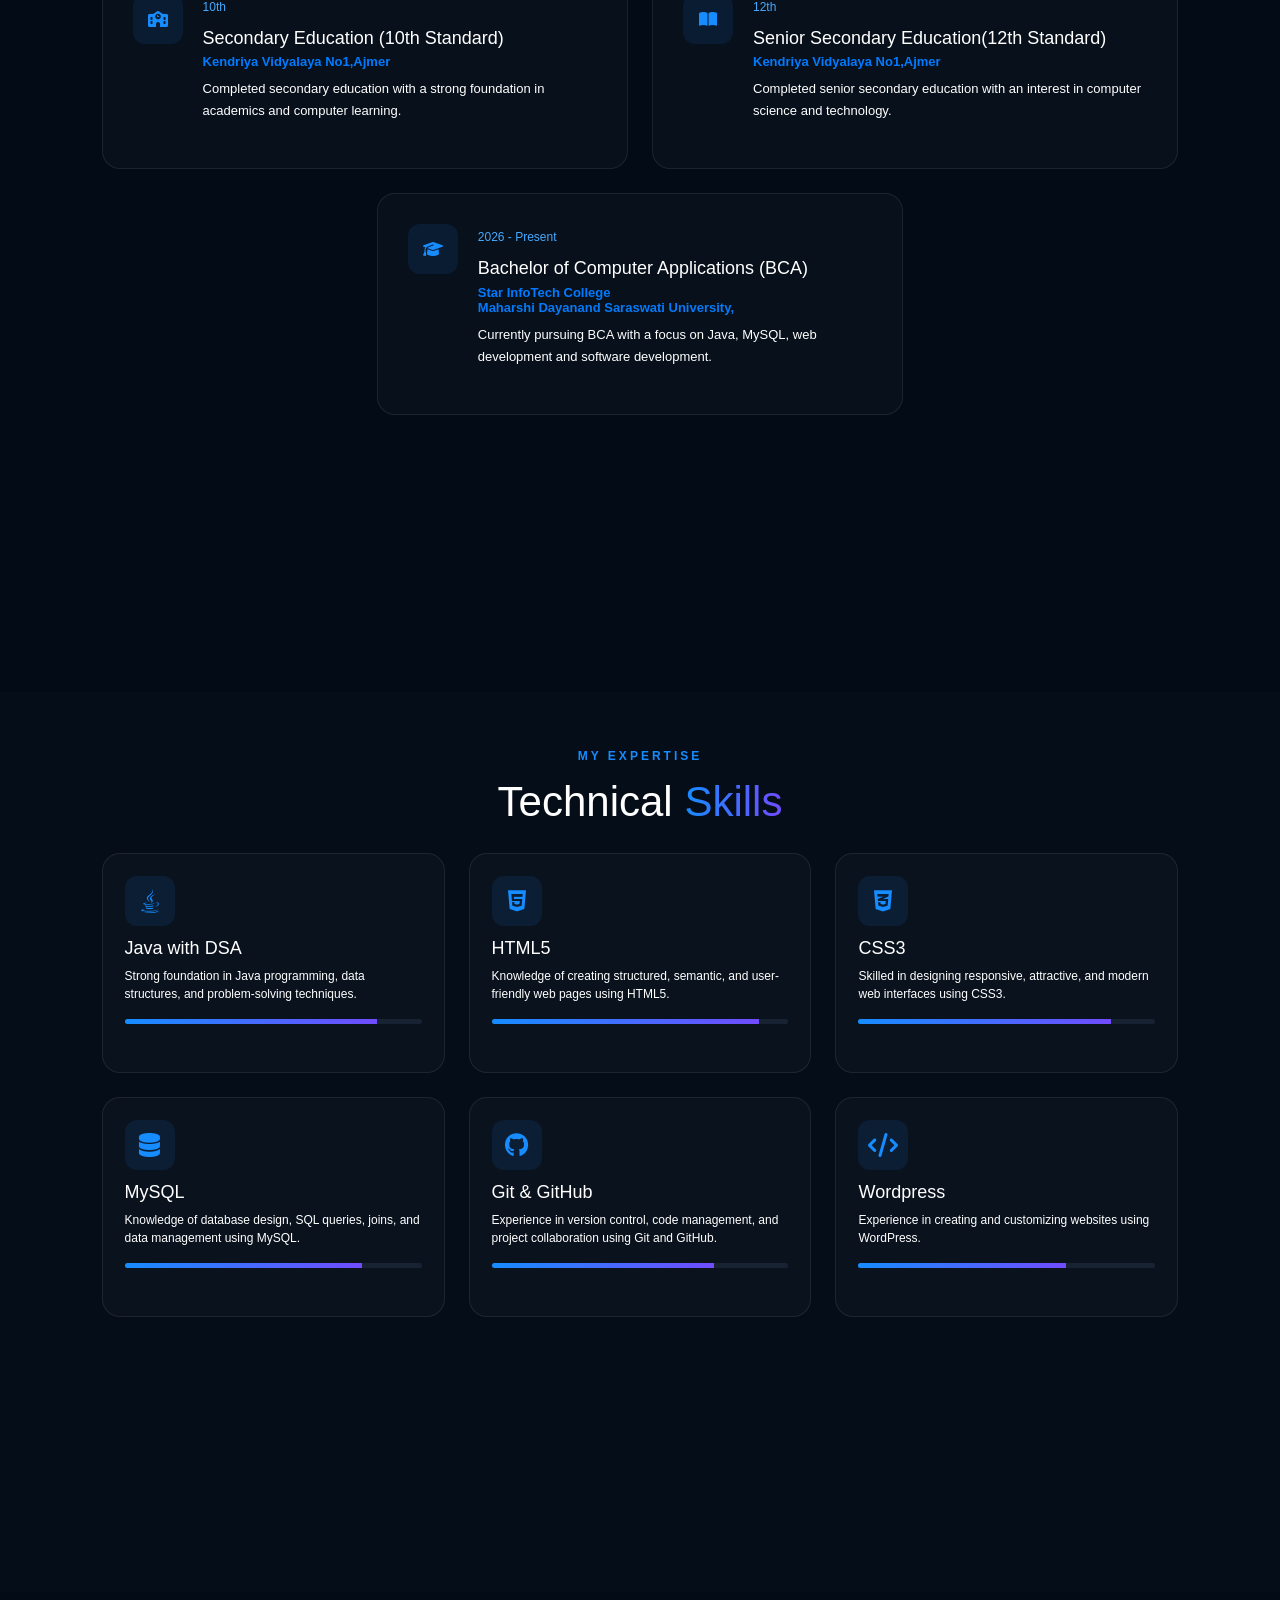
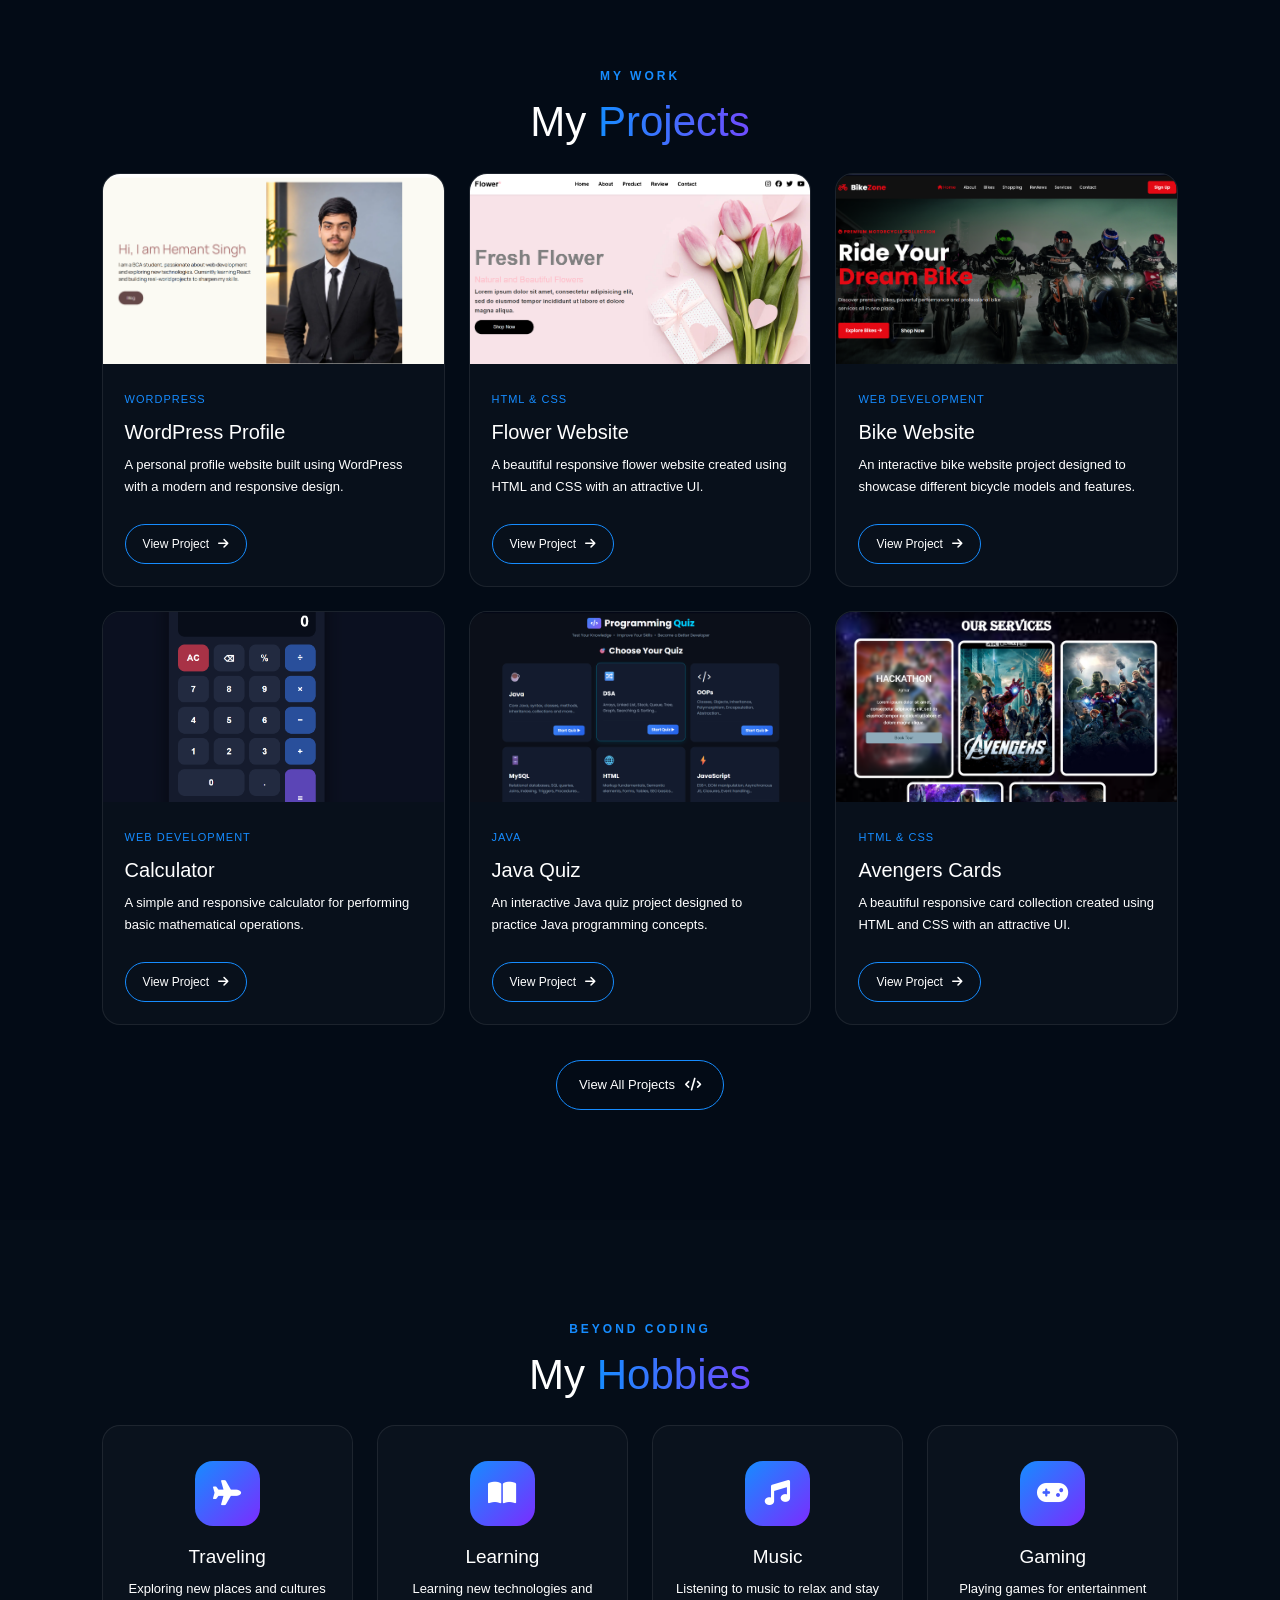
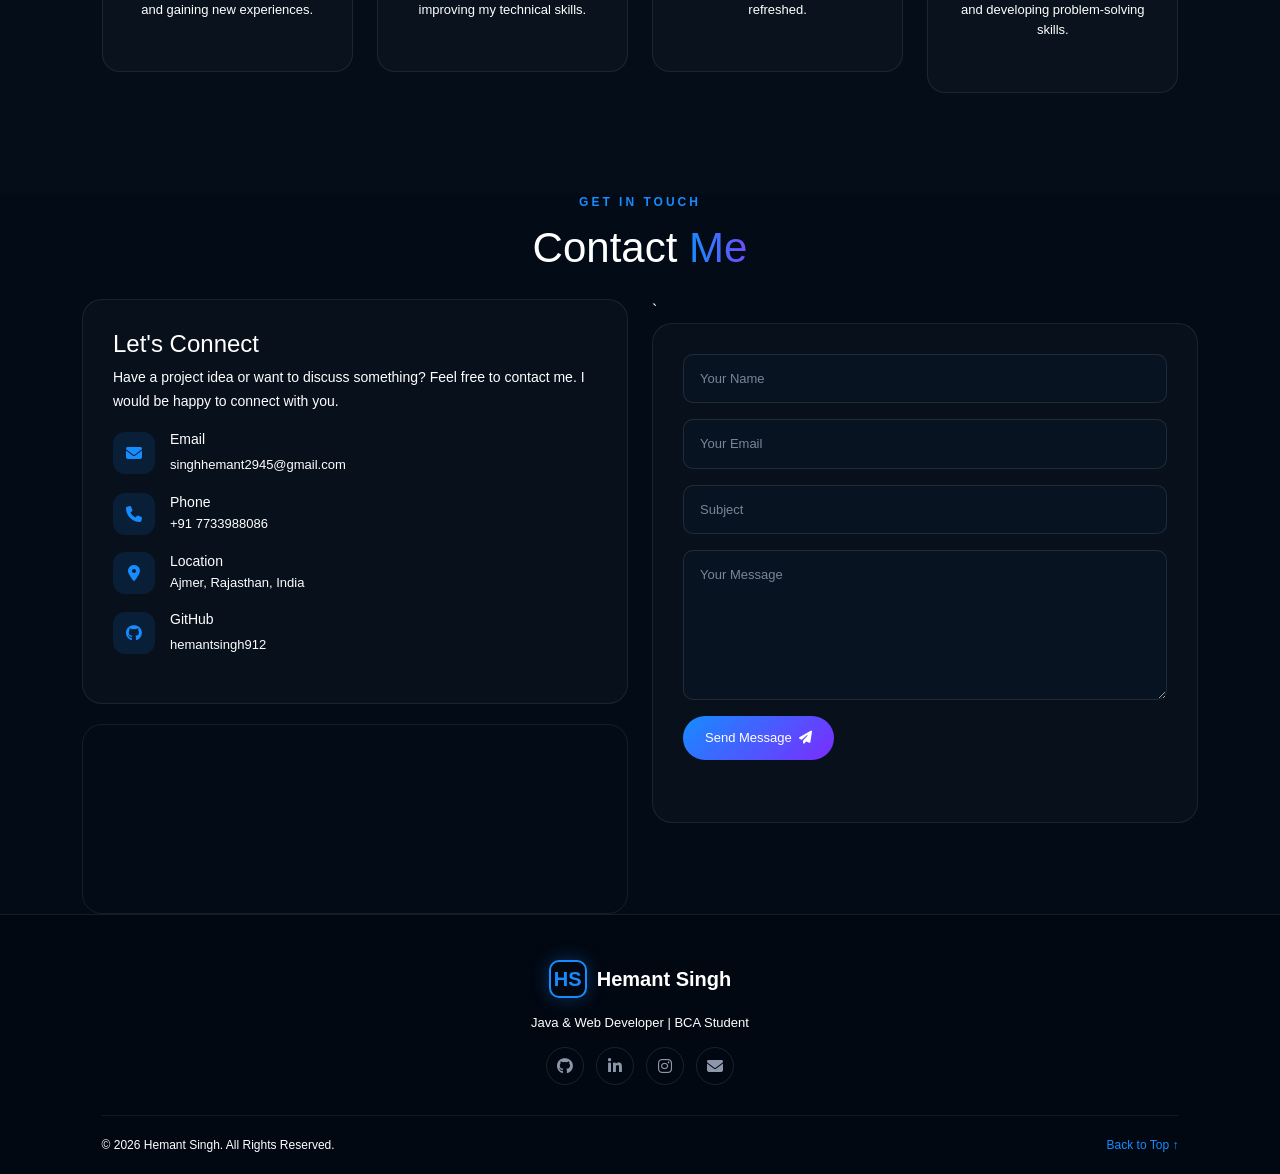
==== commit 6742ac41: "Update index.html" ====
--- a/index.html
+++ b/index.html
@@ -805,7 +805,7 @@
                 <div class="project-card">
 
                     <div class="project-image">
-                        <img src="image/ACards.png"
+                        <img src="image/acards.png"
                              alt="Avengers Cards">
                     </div>
 
@@ -837,7 +837,7 @@
 
     </div>
         <div class="back-profile">
-            <a href="Project.html"class="btn-secondary-custom"> View All Projects<i class="fa-solid fa-code"></i></a>
+            <a href="Project.html"class="btn-secondary-custom" target="_blank"> View All Projects<i class="fa-solid fa-code"></i></a>
 
     </div>
 
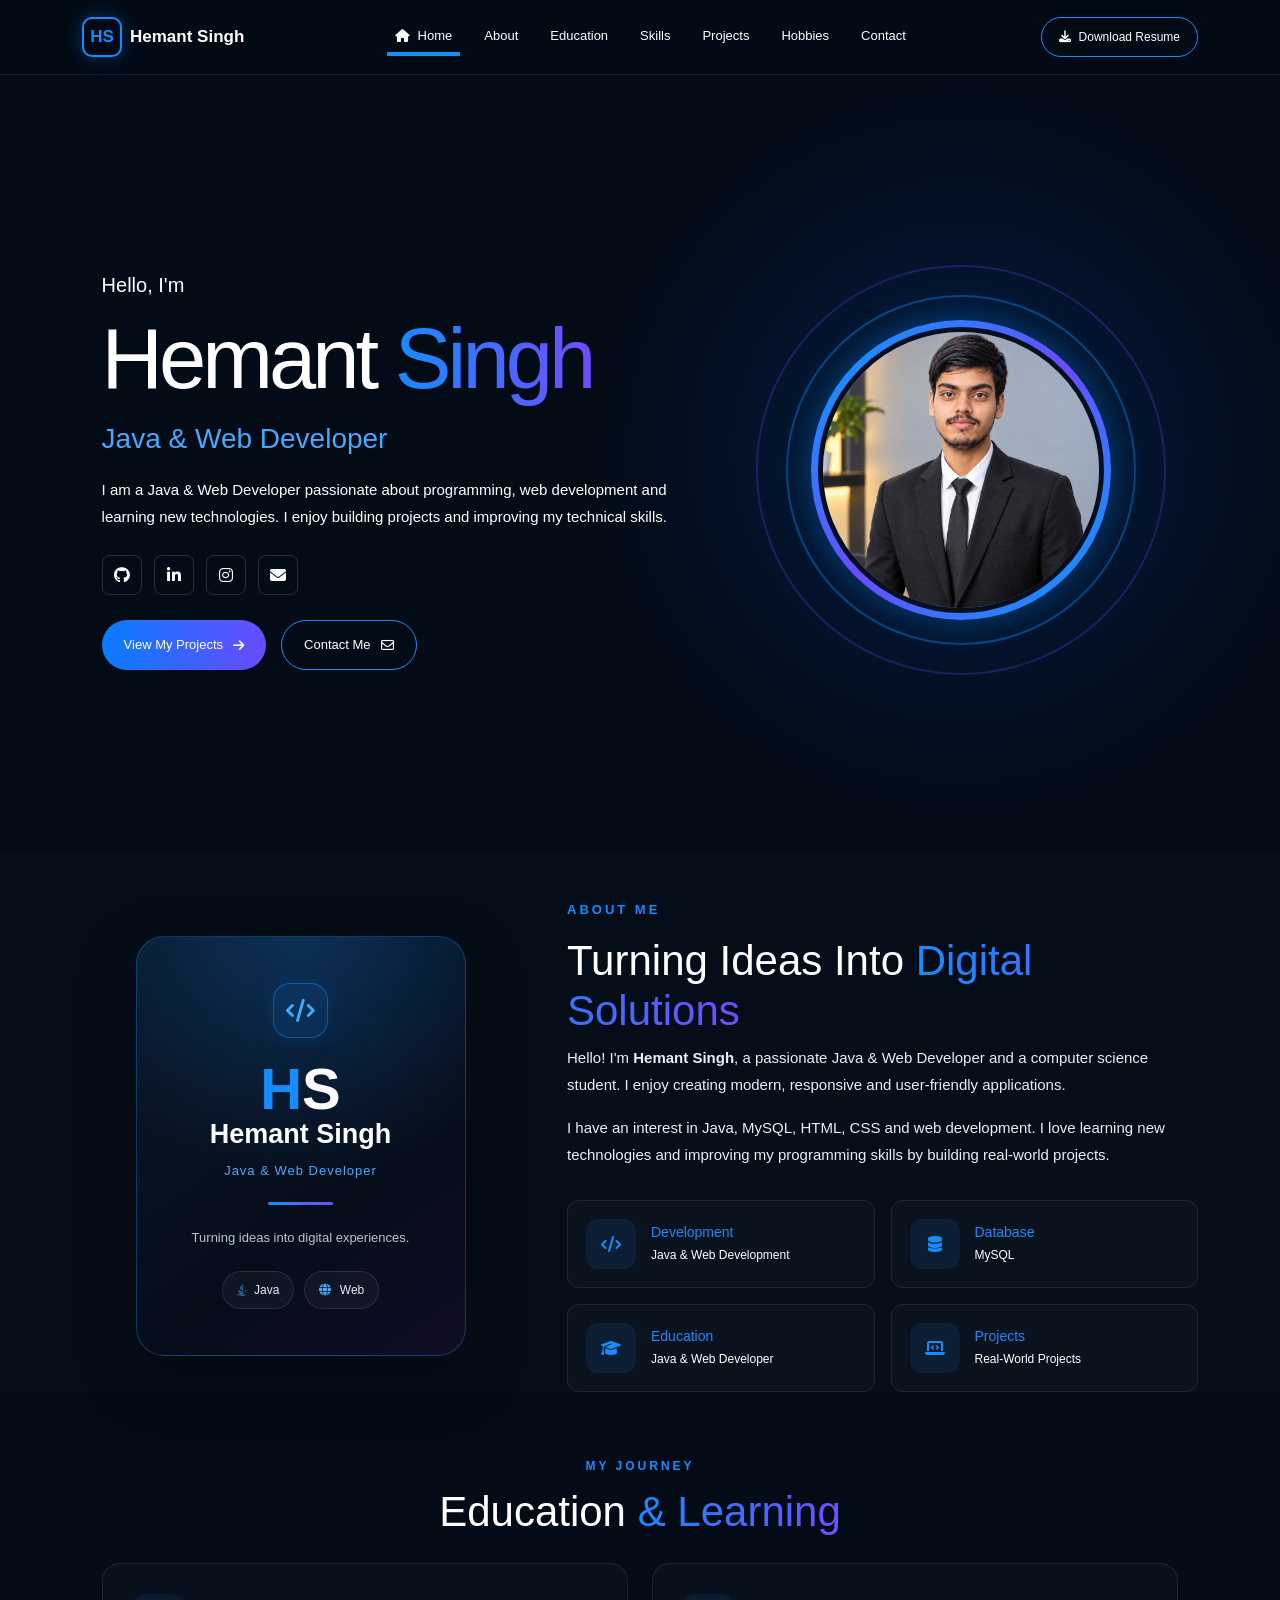
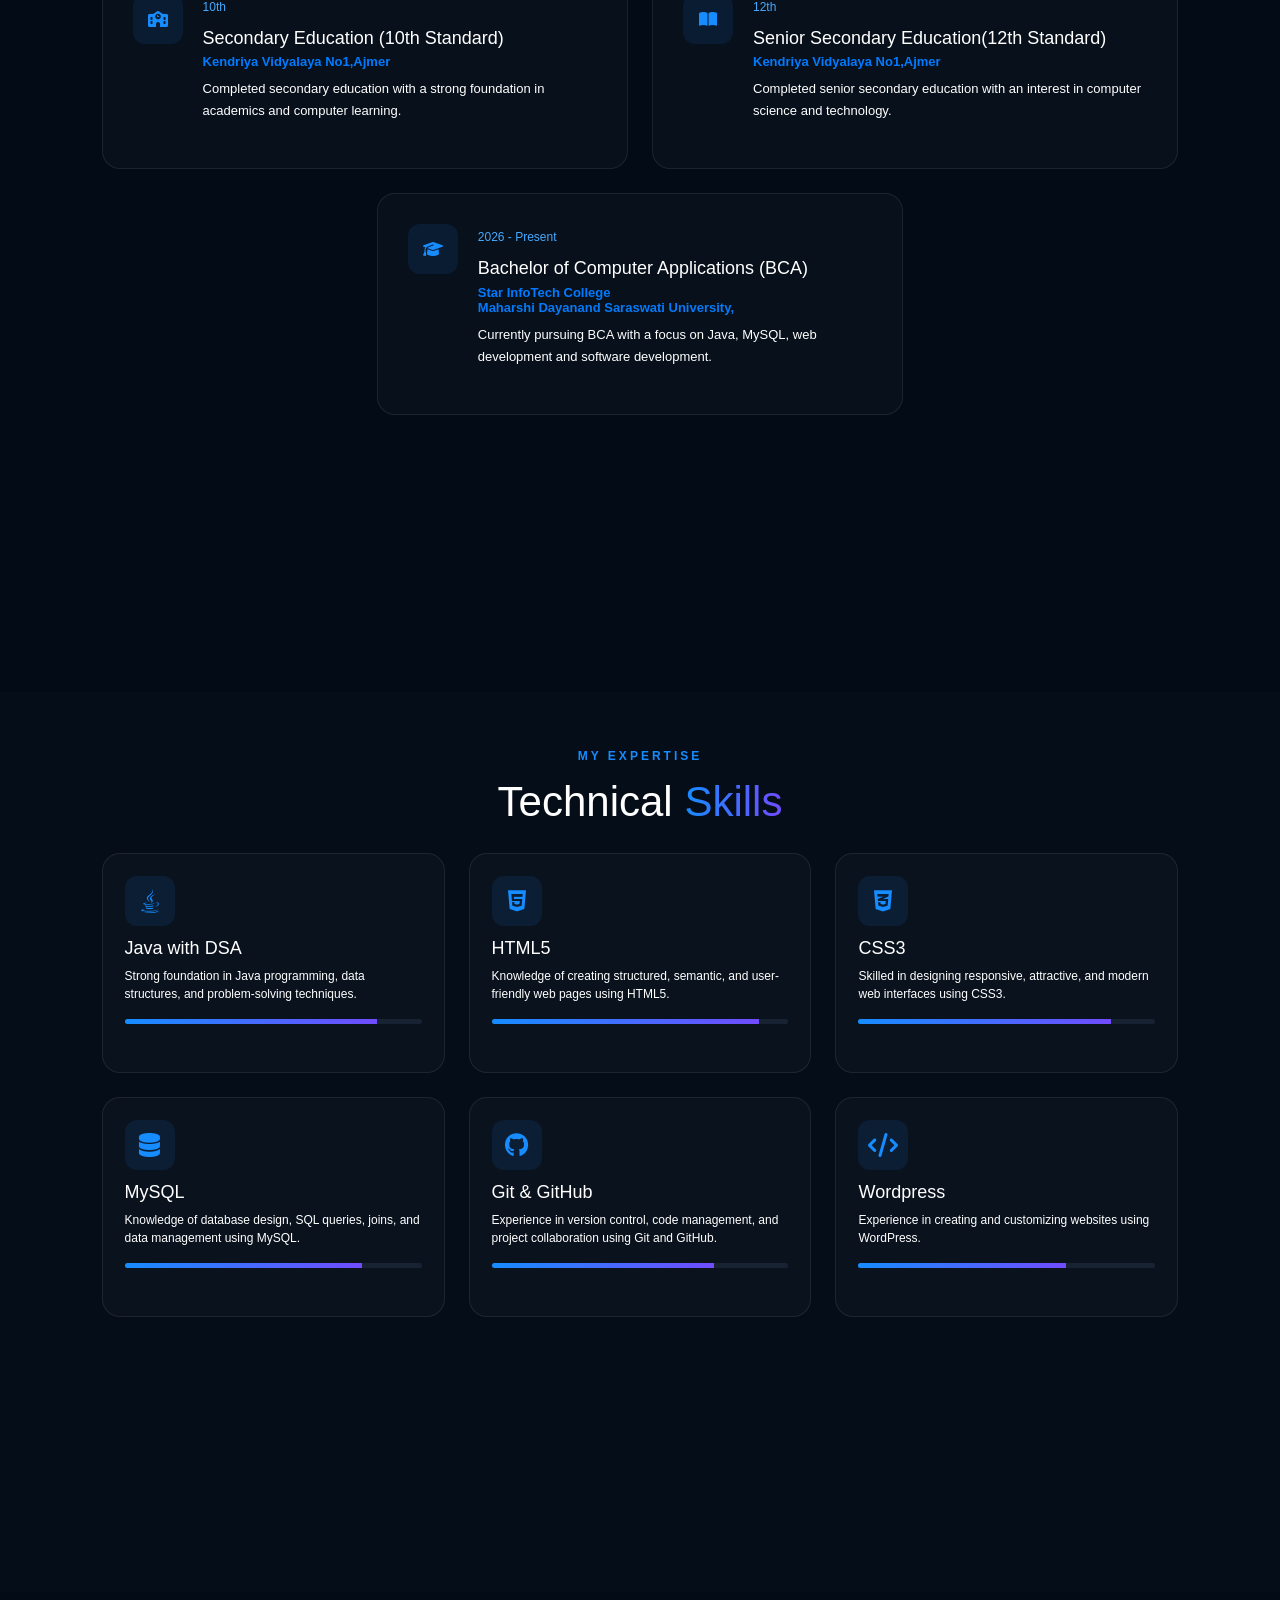
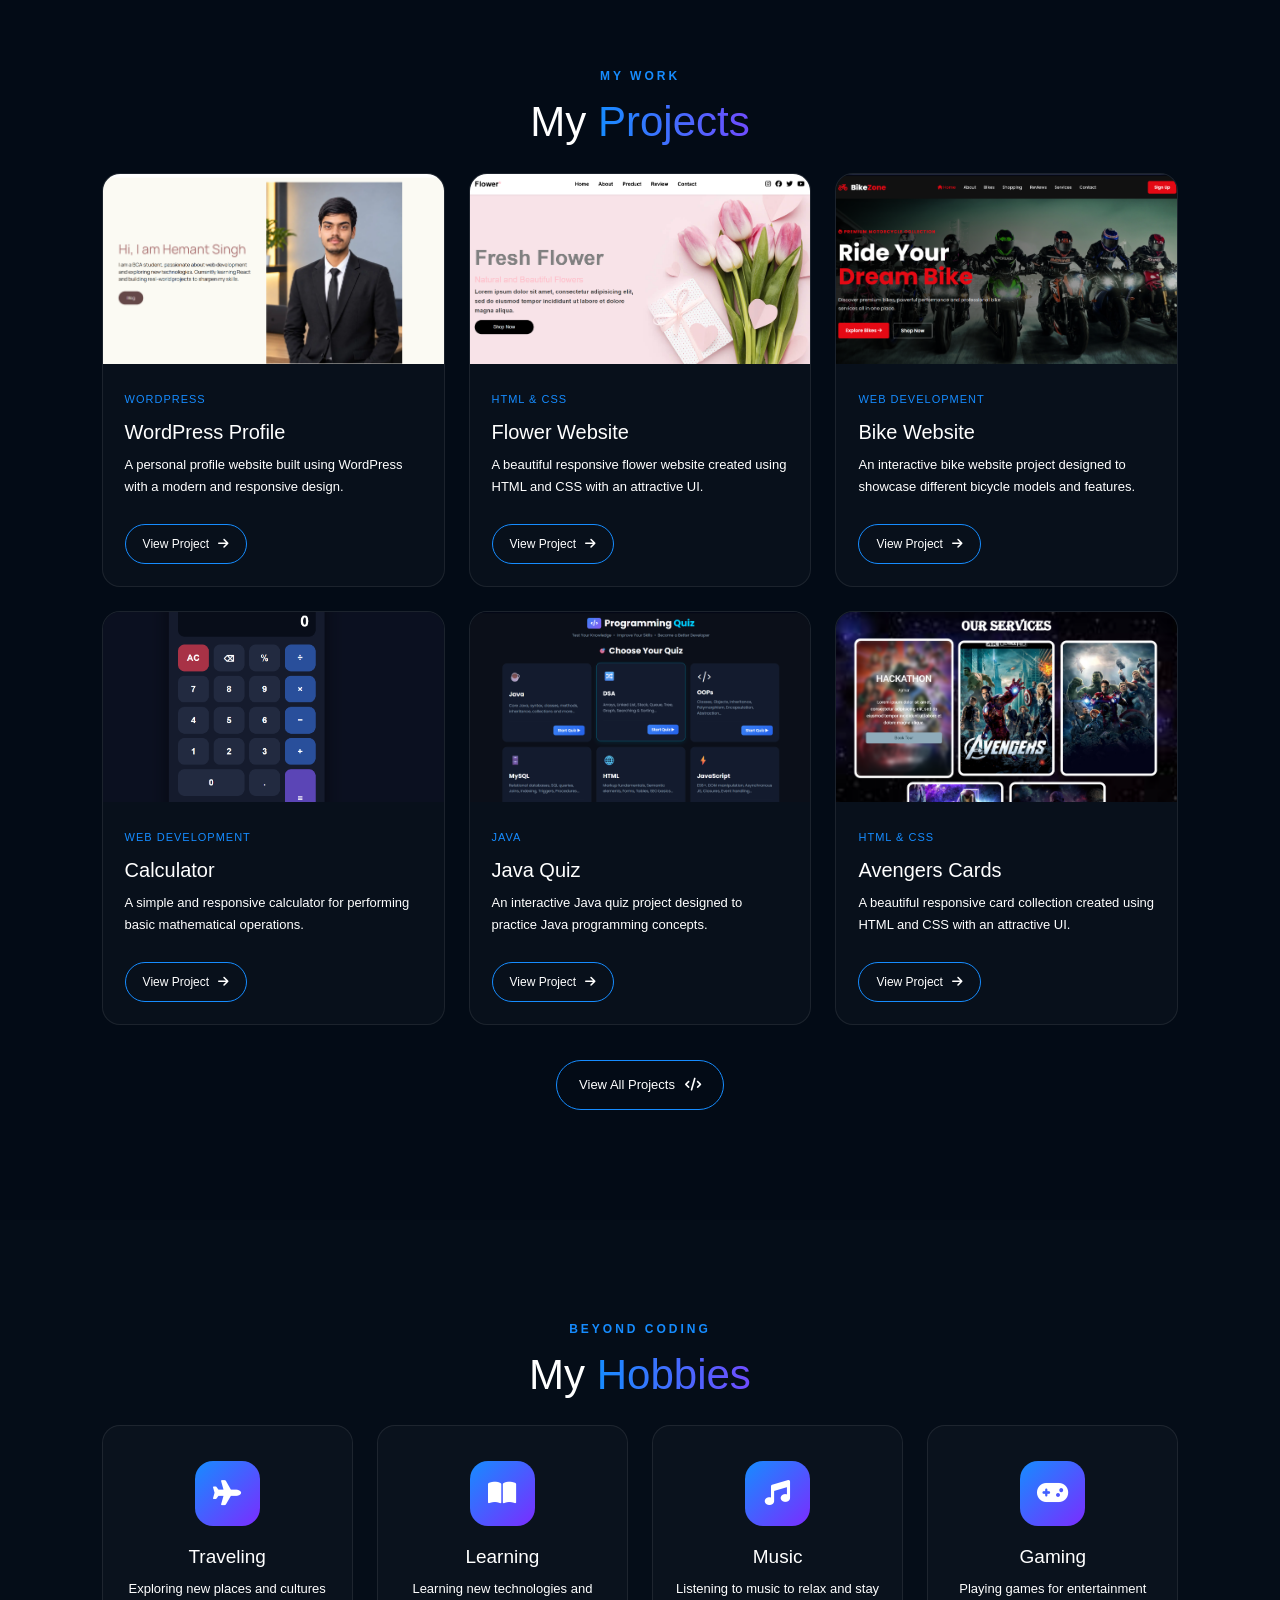
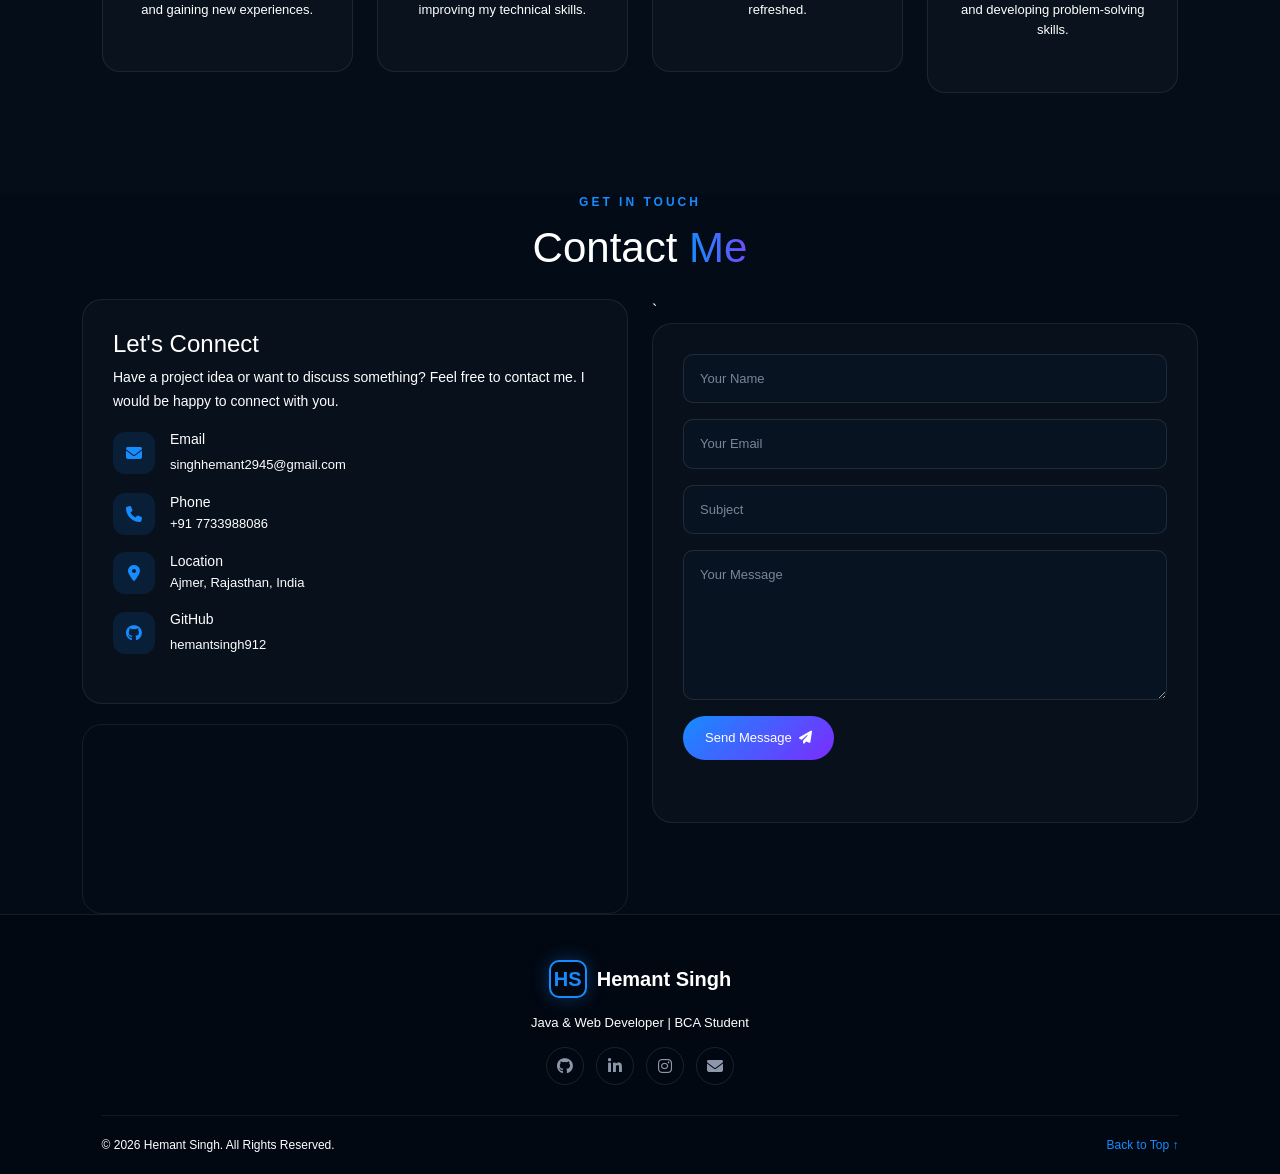
==== commit 79984321: "contact update" ====
--- a/index.html
+++ b/index.html
@@ -1267,14 +1267,14 @@
 
     
 // CONTACT FORM
+
+// CONTACT FORM
 const form = document.getElementById("contact-form");
 const formStatus = document.getElementById("form-status");
 const sendButton = document.getElementById("send-btn");
 
-if (form) {
-
+if (form && sendButton) {
     form.addEventListener("submit", async function (event) {
-
         event.preventDefault();
 
         if (!form.checkValidity()) {
@@ -1286,10 +1286,12 @@
 
         sendButton.disabled = true;
         sendButton.innerHTML = "Sending Message...";
-        formStatus.textContent = "";
+
+        if (formStatus) {
+            formStatus.textContent = "";
+        }
 
         try {
-
             const response = await fetch(
                 "https://formsubmit.co/ajax/singhhemant2945@gmail.com",
                 {
@@ -1303,34 +1305,38 @@
 
             const result = await response.json();
 
-            if (!response.ok || result.success !== "true") {
+            // API success true ya "true", dono check honge
+            if (
+                !response.ok ||
+                !(
+                    result.success === true ||
+                    result.success === "true"
+                )
+            ) {
                 throw new Error(
                     result.message || "Message submission failed"
                 );
             }
 
+            // Successful response ke baad form clear hoga
             form.reset();
 
-            // formStatus.textContent =
-            //     "Message sent successfully! Thank you for contacting me.";
+            // Success message screen par nahi dikhana hai
 
         } catch (error) {
-
             console.error("Contact form error:", error);
 
-            formStatus.textContent =
-                "Message could not be sent. Please try again.";
-
+            if (formStatus) {
+                formStatus.textContent =
+                    "Message could not be sent. Please try again.";
+            }
         } finally {
-
             sendButton.disabled = false;
             sendButton.innerHTML = originalText;
-
         }
-
     });
-
 }
+
 
 
 
--- a/css/style.css
+++ b/css/style.css
@@ -464,20 +464,26 @@
 /* HS initials */
 
 .about-initials {
-    font-size: 65px;
+    display: flex;
+    align-items: baseline;
+    justify-content: center;
+    gap: 0;
+
+    font-size: 58px;
     font-weight: 800;
     line-height: 1;
-    letter-spacing: -4px;
-    margin-bottom: 20px;
-
-    color: white;
 }
 
 .about-initials span {
-    background: linear-gradient(135deg, #168cff, #704cff);
-    -webkit-background-clip: text;
-    -webkit-text-fill-color: transparent;
-}
+    display: inline-block;
+    font-size: 1em;
+    font-weight: 800;
+    line-height: 1;
+    color: #168cff;
+    background: none;
+    -webkit-text-fill-color: #168cff;
+}
+
 
 /* Name */
 
@@ -563,19 +569,57 @@
 /* Mobile */
 
 @media (max-width: 767px) {
-    .about-box {
-        width: 300px;
-        min-height: 400px;
-        padding: 30px 20px;
-    }
-
-    .about-initials {
-        font-size: 58px;
-    }
-
-    .about-box h3 {
-        font-size: 25px;
-    }
+   
+.about-box {
+    width: 100%;
+    max-width: 330px;
+    height: auto;
+    min-height: 0;
+    padding: 25px 15px;
+    margin: 0 auto 20px;
+    overflow: visible;
+    justify-content: center;
+}
+
+.about-box .about-initials {
+    font-size: 52px;
+    margin-bottom: 14px;
+}
+
+.about-box h3 {
+    font-size: 23px;
+    margin-bottom: 8px;
+}
+
+.about-box .about-role {
+    font-size: 12px;
+}
+
+.about-box .about-description {
+    font-size: 12px;
+    margin-bottom: 15px;
+}
+
+.about-box .about-badges {
+    display: flex;
+    justify-content: center;
+    flex-wrap: wrap;
+    gap: 6px;
+    width: 100%;
+}
+
+.about-box .about-badges span {
+    padding: 5px 9px;
+    font-size: 11px;
+    line-height: 1.2;
+    white-space: nowrap;
+}
+
+.about-box .about-badges span i {
+    font-size: 11px;
+    margin-right: 3px;
+}
+
 }
 
 
@@ -1534,4 +1578,124 @@
 #hobbies,
 #contact {
     scroll-margin-top: 75px;
-}+}
+
+
+/* ================= ABOUT CARD - MOBILE FIX ================= */
+
+@media (max-width: 767px) {
+
+    .about-box {
+        width: 100%;
+        max-width: 330px;
+        min-height: 0;
+        height: auto;
+        padding: 28px 18px;
+        margin: 0 auto 20px;
+
+        display: flex;
+        flex-direction: column;
+        align-items: center;
+        justify-content: center;
+
+        overflow: hidden;
+    }
+
+    /* Developer icon */
+    .about-box .about-icon {
+        width: 55px;
+        height: 55px;
+        flex-shrink: 0;
+        margin-bottom: 18px;
+        font-size: 23px;
+    }
+
+    /* HS - Both letters same size */
+    .about-box .about-initials {
+        display: flex;
+        align-items: baseline;
+        justify-content: center;
+        gap: 0;
+
+        font-size: 52px;
+        font-weight: 800;
+        line-height: 1;
+        margin-bottom: 14px;
+    }
+
+    .about-box .about-initials span {
+        display: inline-block;
+        font-size: 1em;
+        font-weight: 800;
+        line-height: 1;
+        background: linear-gradient(135deg, #168cff, #704cff);
+        -webkit-background-clip: text;
+        background-clip: text;
+        -webkit-text-fill-color: transparent;
+    }
+
+    /* Name */
+    .about-box h3 {
+        font-size: 24px;
+        line-height: 1.3;
+        margin-bottom: 8px;
+    }
+
+    /* Developer role */
+    .about-box .about-role {
+        font-size: 12px;
+        line-height: 1.5;
+    }
+
+    /* Divider */
+    .about-box .about-divider {
+        margin: 18px 0;
+    }
+
+    /* Description */
+    .about-box .about-description {
+        max-width: 240px;
+        font-size: 12px;
+        line-height: 1.7;
+        margin-bottom: 18px;
+    }
+
+    /* Technology badges */
+    .about-box .about-badges {
+        display: flex;
+        align-items: center;
+        justify-content: center;
+        flex-wrap: wrap;
+        gap: 8px;
+        width: 100%;
+    }
+
+    .about-box .about-badges span {
+        padding: 7px 12px;
+        font-size: 12px;
+        line-height: 1.3;
+        white-space: nowrap;
+    }
+
+    .about-box .about-badges span i {
+        font-size: 12px;
+        margin-right: 4px;
+    }
+}
+
+
+
+@media (max-width: 767px) {
+.about-box .about-initials {
+font-size: 52px;
+line-height: 1;
+margin-bottom: 14px;
+}
+.about-box .about-initials span {
+    font-size: 1em;
+    line-height: 1;
+}
+
+
+}
+
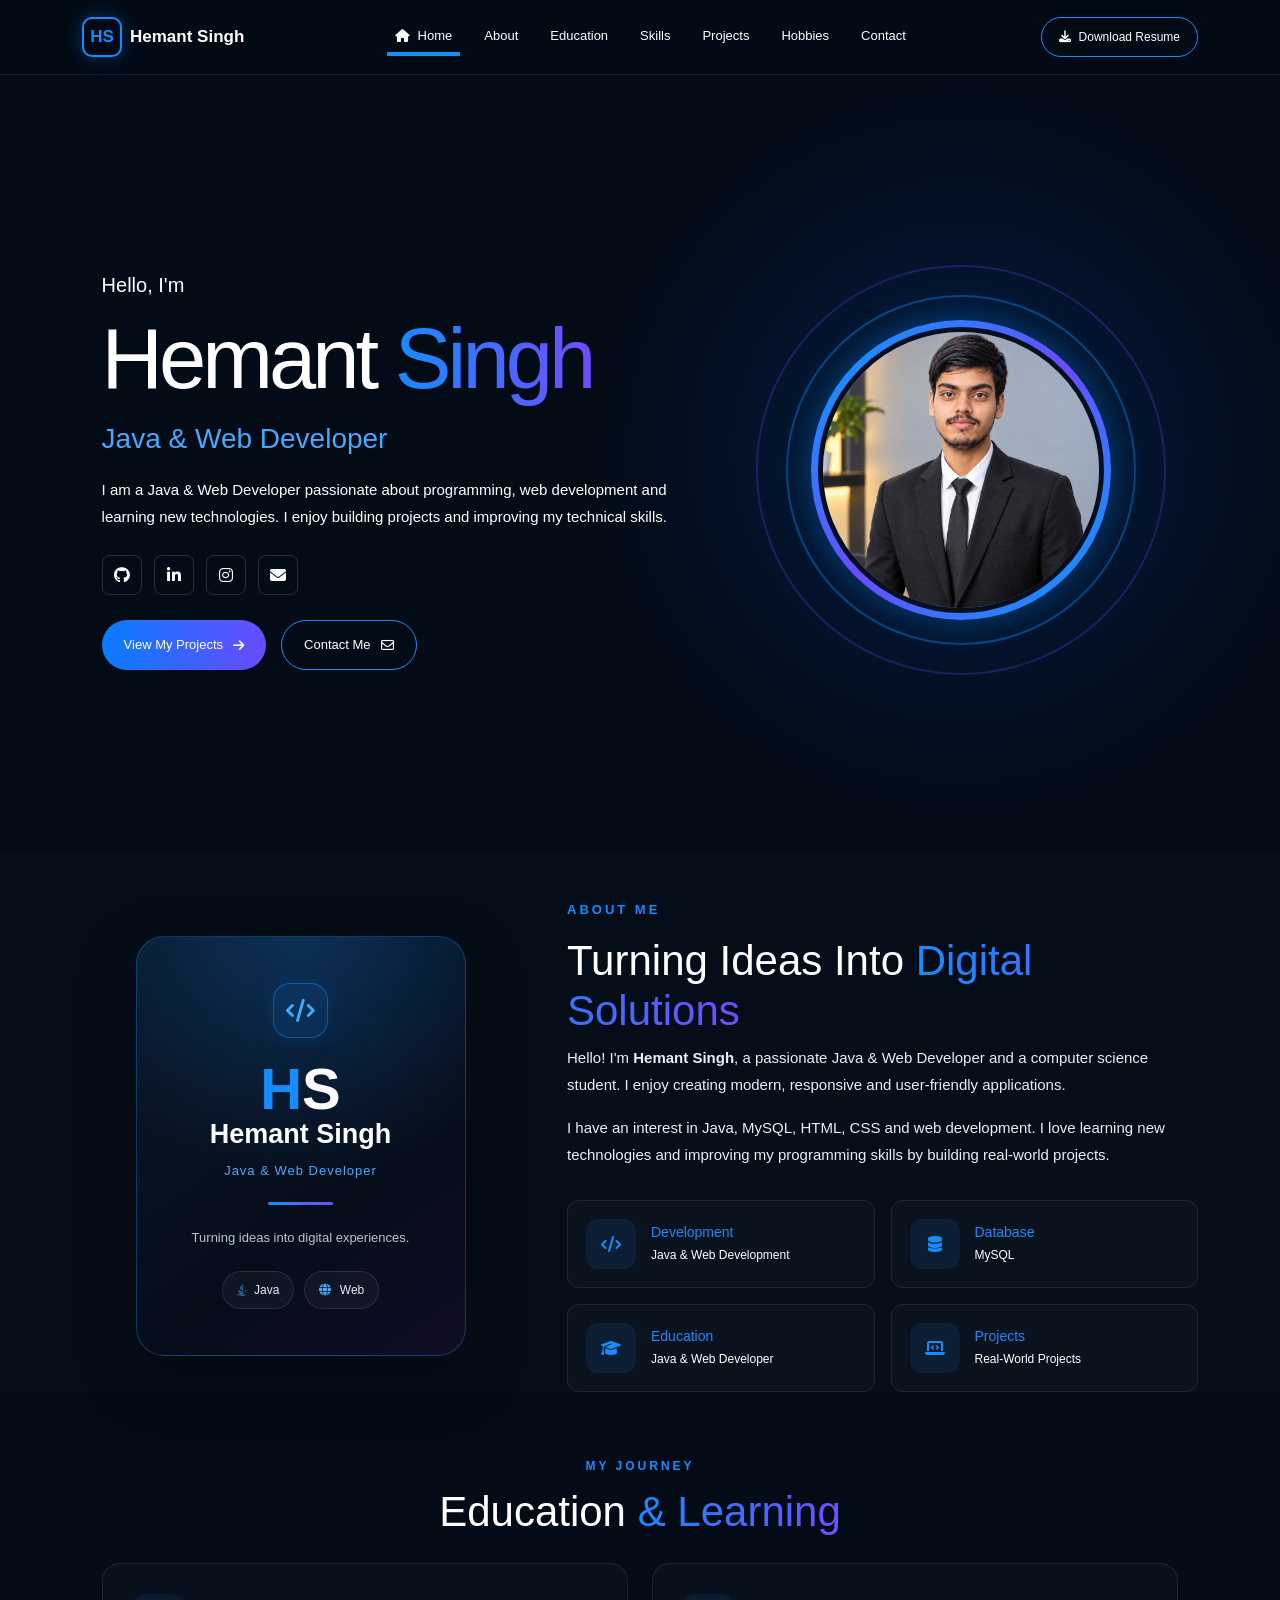
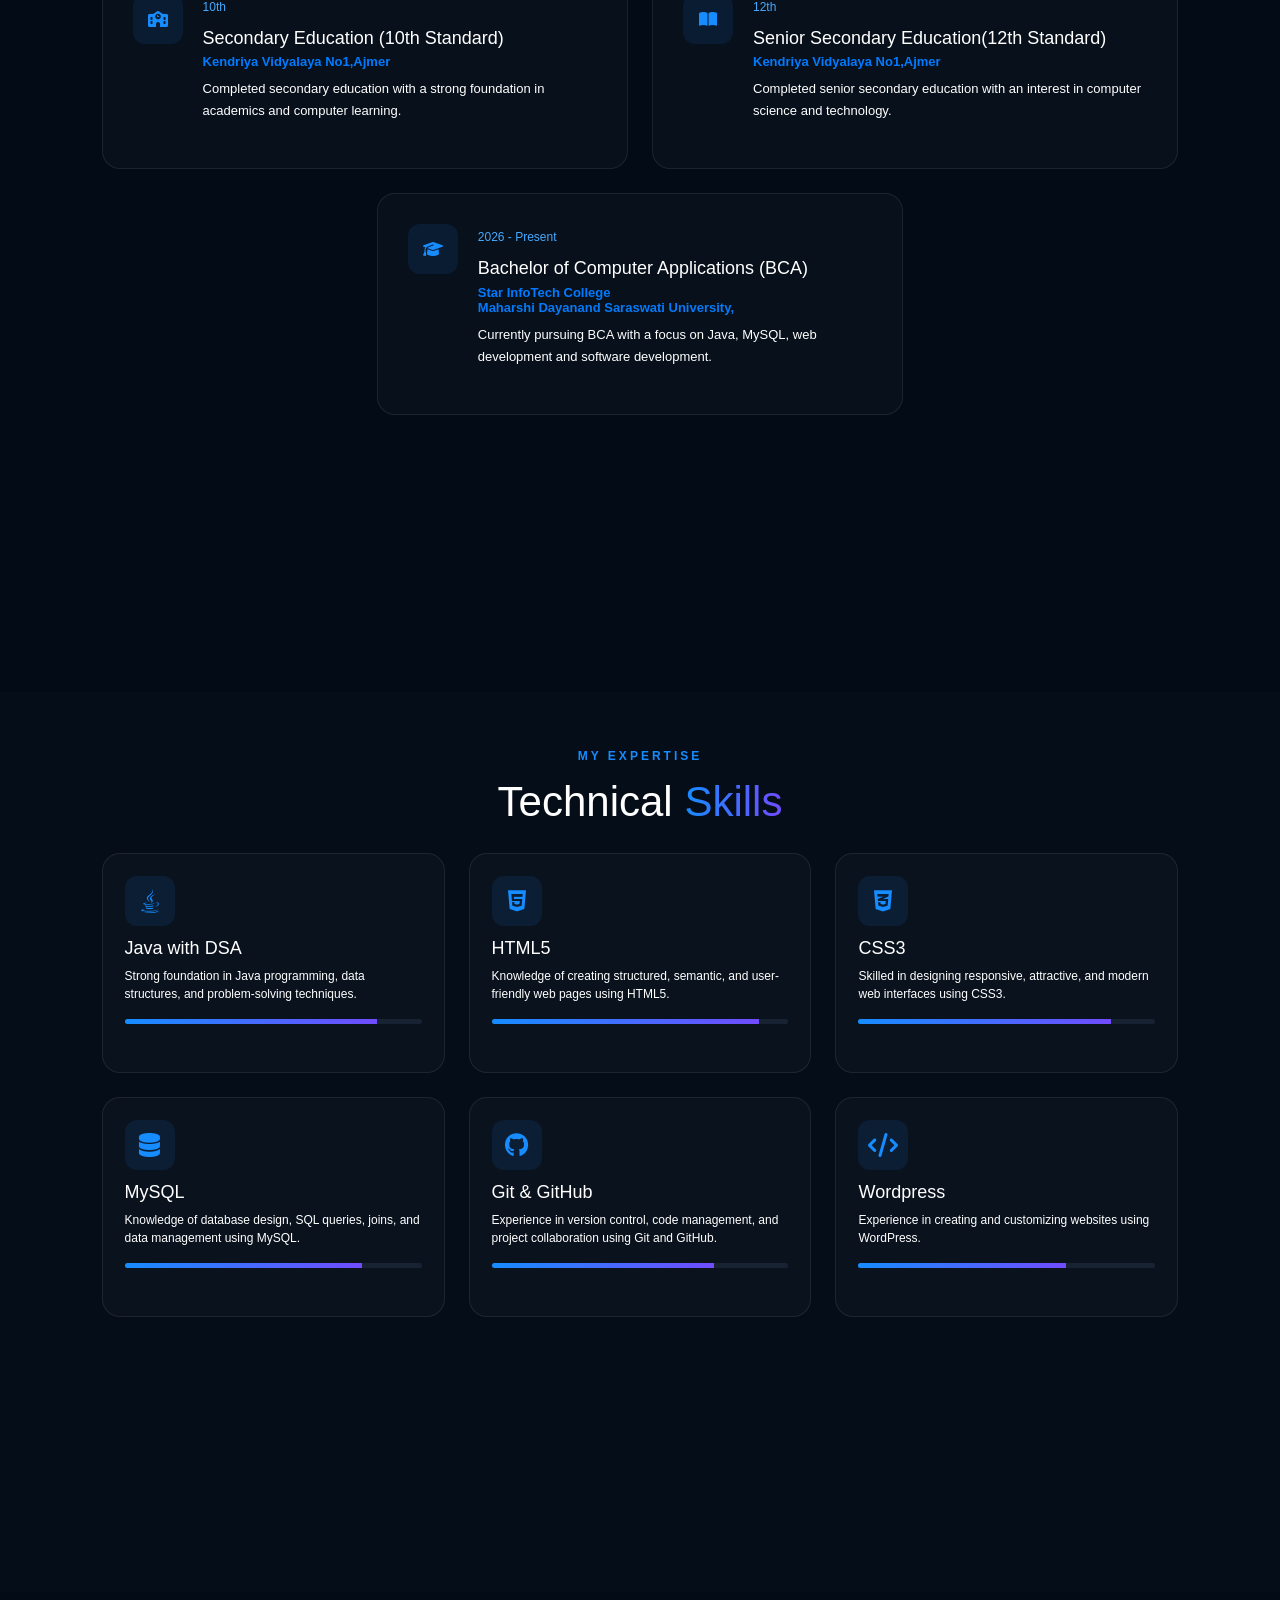
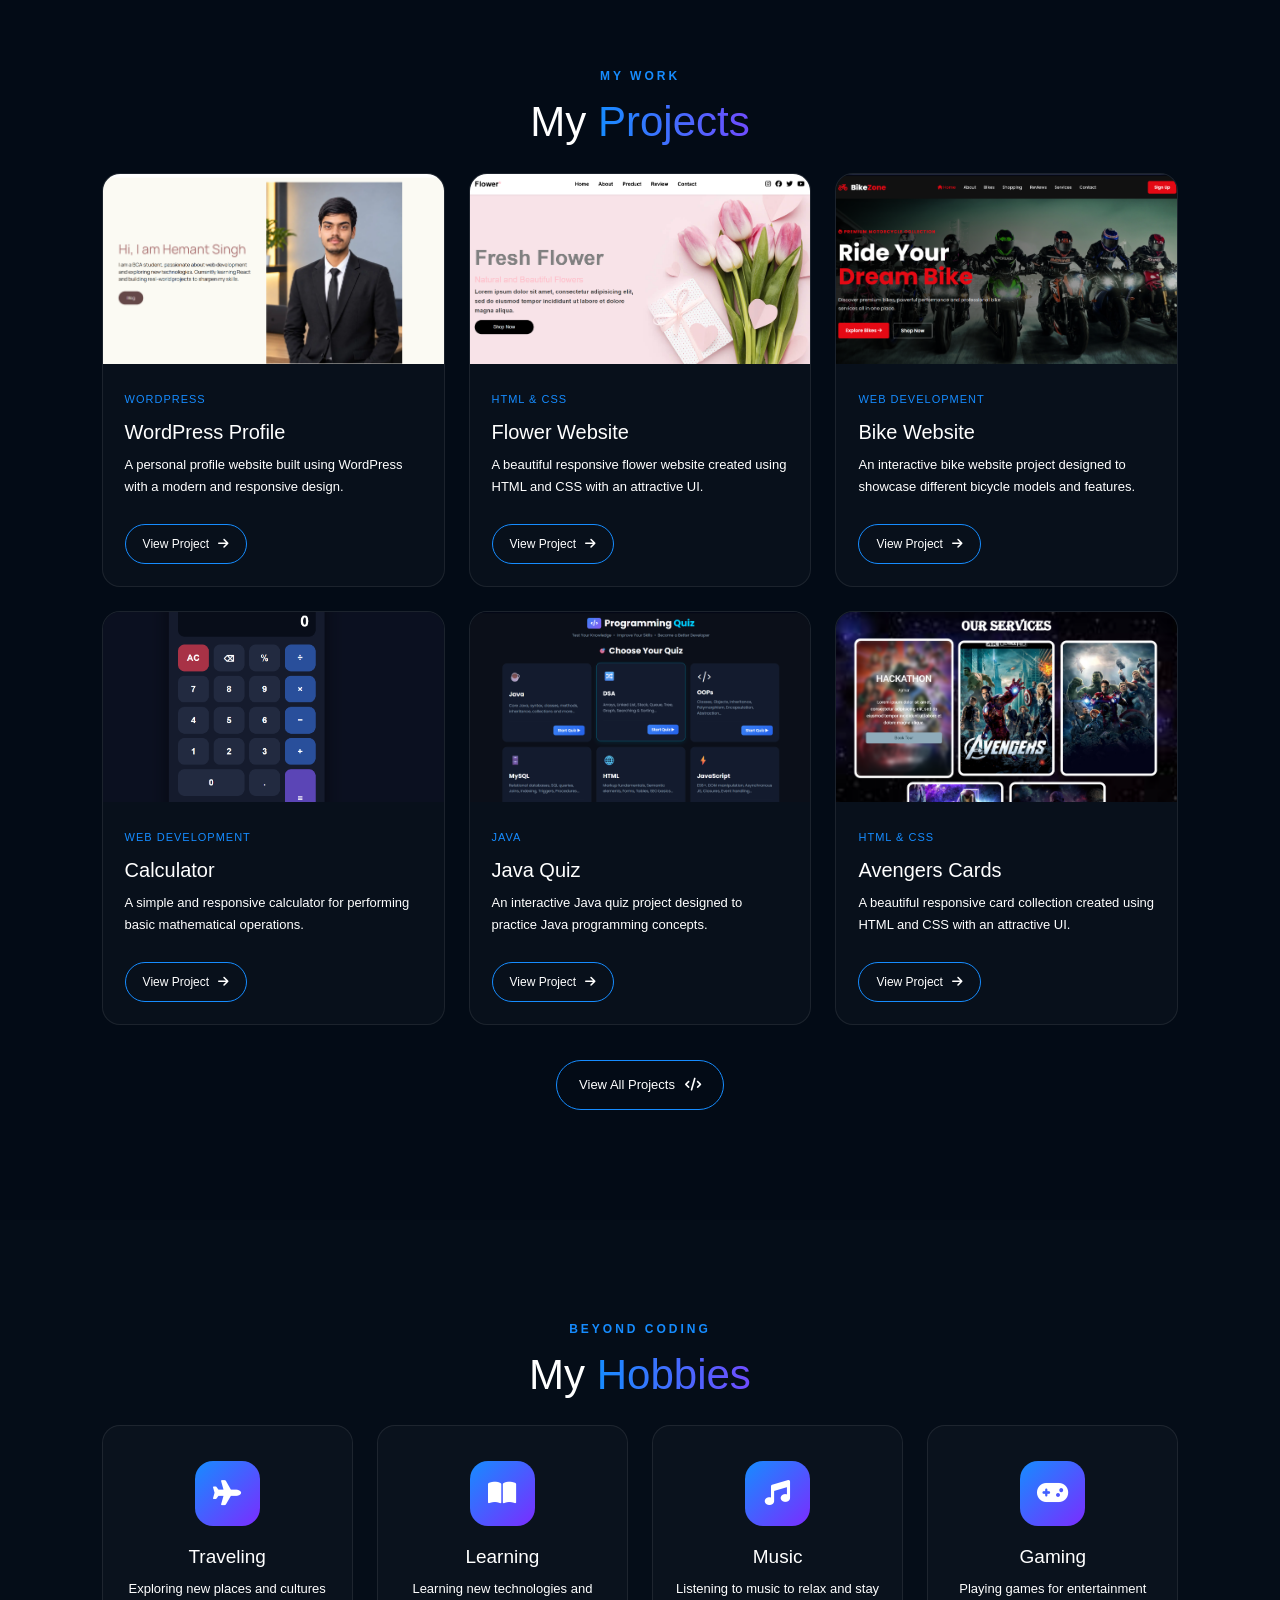
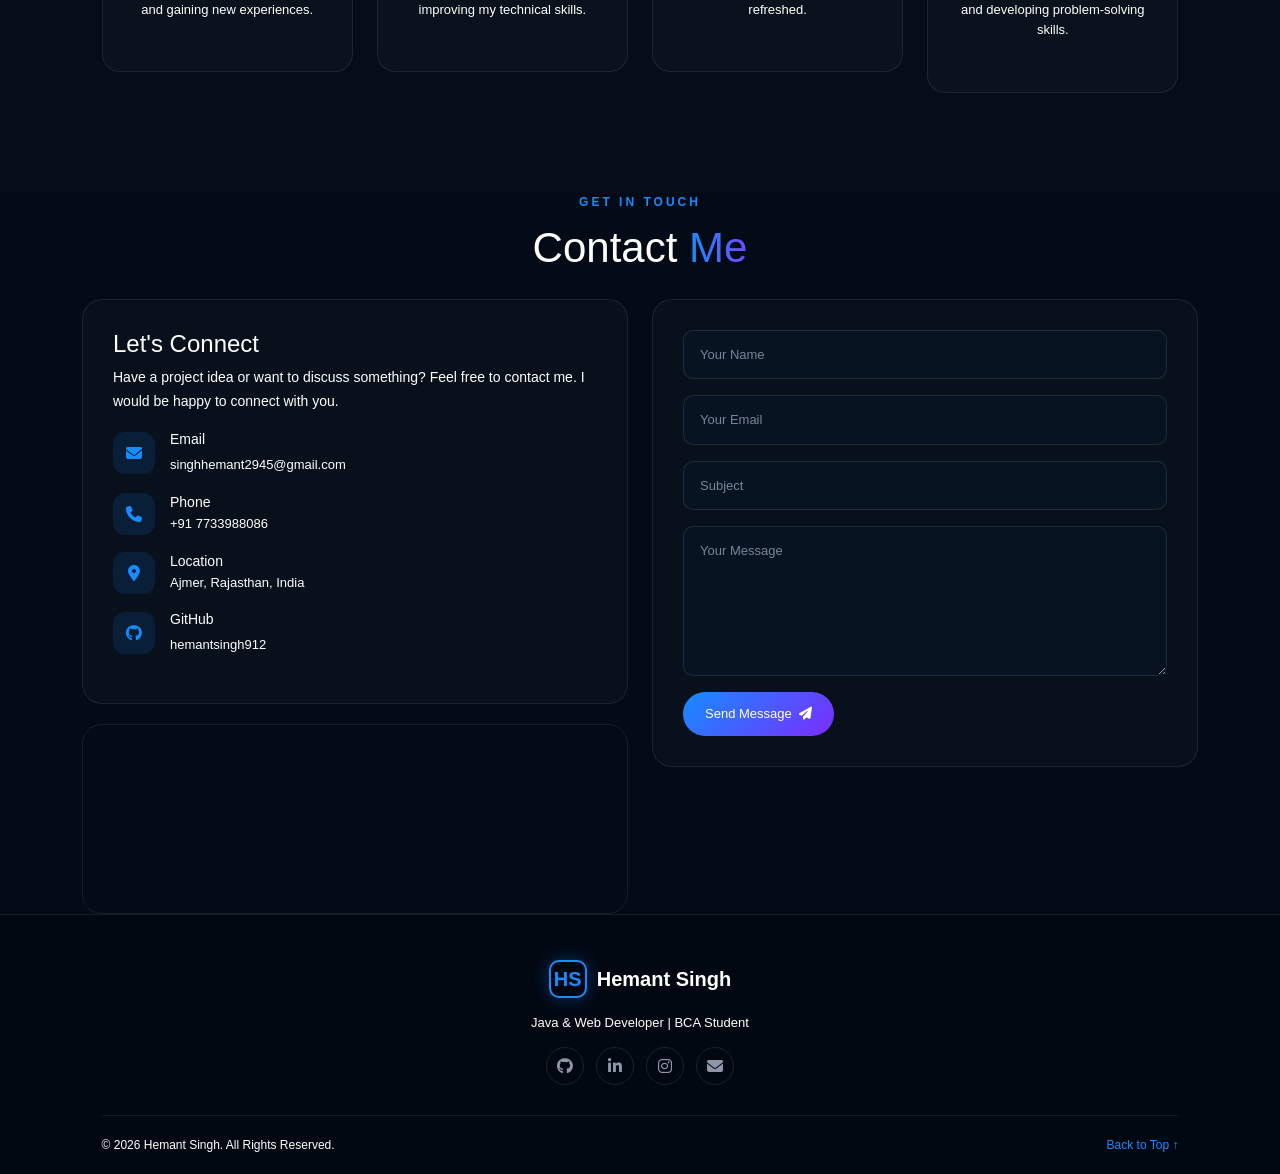
==== commit 416dcb66: "contact 3" ====
--- a/index.html
+++ b/index.html
@@ -1084,72 +1084,79 @@
 <div class="col-lg-6">
 
 
-`
+
 <div id="contact-form-wrapper">
 
     <form
-        id="contact-form"
-        class="contact-form h-100"
-        action="https://formsubmit.co/singhhemant2945@gmail.com"
-        method="POST">
-
-        <input
-            type="hidden"
-            name="_subject"
-            value="New Contact Message - Hemant Singh Portfolio">
-
-        <input
-            type="hidden"
-            name="_captcha"
-            value="true">
-
-        <input
-            type="text"
-            name="name"
-            class="form-control"
-            placeholder="Your Name"
-            autocomplete="name"
-            required>
-
-        <input
-            type="email"
-            name="email"
-            class="form-control"
-            placeholder="Your Email"
-            autocomplete="email"
-            required>
-
-        <input
-            type="text"
-            name="subject"
-            class="form-control"
-            placeholder="Subject"
-            required>
-
-        <textarea
-            name="message"
-            class="form-control"
-            placeholder="Your Message"
-            rows="6"
-            required></textarea>
-
-        <button
-            type="submit"
-            class="contact-submit"
-            id="send-btn">
-
-            Send Message
-            <i class="fa-solid fa-paper-plane ms-1"></i>
-
-        </button>
-
-        <p
-            id="form-status"
-            role="status"
-            aria-live="polite">
-        </p>
-
-    </form>
+    id="contact-form"
+    class="contact-form h-100"
+    action="https://formsubmit.co/singhhemant2945@gmail.com"
+    method="POST">
+
+    <!-- Email subject -->
+    <input
+        type="hidden"
+        name="_subject"
+        value="New Contact Message - Hemant Singh Portfolio">
+
+    <!-- Redirect back to portfolio after submission -->
+    <input
+        type="hidden"
+        name="_next"
+        value="https://hemantsingh912.github.io/Profile2026/#contact">
+
+    <!-- Disable CAPTCHA -->
+    <input
+        type="hidden"
+        name="_captcha"
+        value="false">
+
+    <!-- Name -->
+    <input
+        type="text"
+        name="name"
+        class="form-control"
+        placeholder="Your Name"
+        autocomplete="name"
+        required>
+
+    <!-- Email -->
+    <input
+        type="email"
+        name="email"
+        class="form-control"
+        placeholder="Your Email"
+        autocomplete="email"
+        required>
+
+    <!-- Subject -->
+    <input
+        type="text"
+        name="subject"
+        class="form-control"
+        placeholder="Subject"
+        required>
+
+    <!-- Message -->
+    <textarea
+        name="message"
+        class="form-control"
+        placeholder="Your Message"
+        rows="6"
+        required></textarea>
+
+    <!-- Submit button -->
+    <button
+        type="submit"
+        class="contact-submit"
+        id="send-btn">
+
+        Send Message
+        <i class="fa-solid fa-paper-plane ms-1"></i>
+
+    </button>
+
+</form>
 
 </div>
 
@@ -1269,9 +1276,7 @@
 // CONTACT FORM
 
 // CONTACT FORM
-const form = document.getElementById("contact-form");
-const formStatus = document.getElementById("form-status");
-const sendButton = document.getElementById("send-btn");
+
 
 if (form && sendButton) {
     form.addEventListener("submit", async function (event) {
@@ -1303,23 +1308,28 @@
                 }
             );
 
-            const result = await response.json();
-
-            // API success true ya "true", dono check honge
-            if (
-                !response.ok ||
-                !(
-                    result.success === true ||
-                    result.success === "true"
-                )
-            ) {
-                throw new Error(
-                    result.message || "Message submission failed"
-                );
-            }
-
-            // Successful response ke baad form clear hoga
-            form.reset();
+            
+const result = await response.json();
+
+console.log("FormSubmit HTTP status:", response.status);
+console.log("FormSubmit response:", result);
+
+if (
+    !response.ok ||
+    !(
+        result.success === true ||
+        result.success === "true"
+    )
+) {
+    throw new Error(
+        result.message ||
+        JSON.stringify(result) ||
+        "Message submission failed"
+    );
+}
+
+form.reset();
+
 
             // Success message screen par nahi dikhana hai
 
@@ -1342,23 +1352,24 @@
 
 
     // SEND ANOTHER MESSAGE
-    if (sendAnother) {
-
-        sendAnother.addEventListener("click", function () {
-
-            successMessage.hidden = true;
-            formWrapper.hidden = false;
-
-            form.reset();
-            formStatus.textContent = "";
-
-            form.scrollIntoView({
-                behavior: "smooth",
-                block: "center"
-            });
-
+    // SEND ANOTHER MESSAGE
+if (sendAnother) {
+
+    sendAnother.addEventListener("click", function () {
+
+        successMessage.hidden = true;
+        formWrapper.hidden = false;
+
+        form.reset();
+        formStatus.textContent = "";
+
+        form.scrollIntoView({
+            behavior: "smooth",
+            block: "center"
         });
-    }
+
+    });
+}
 
 });
 </script>
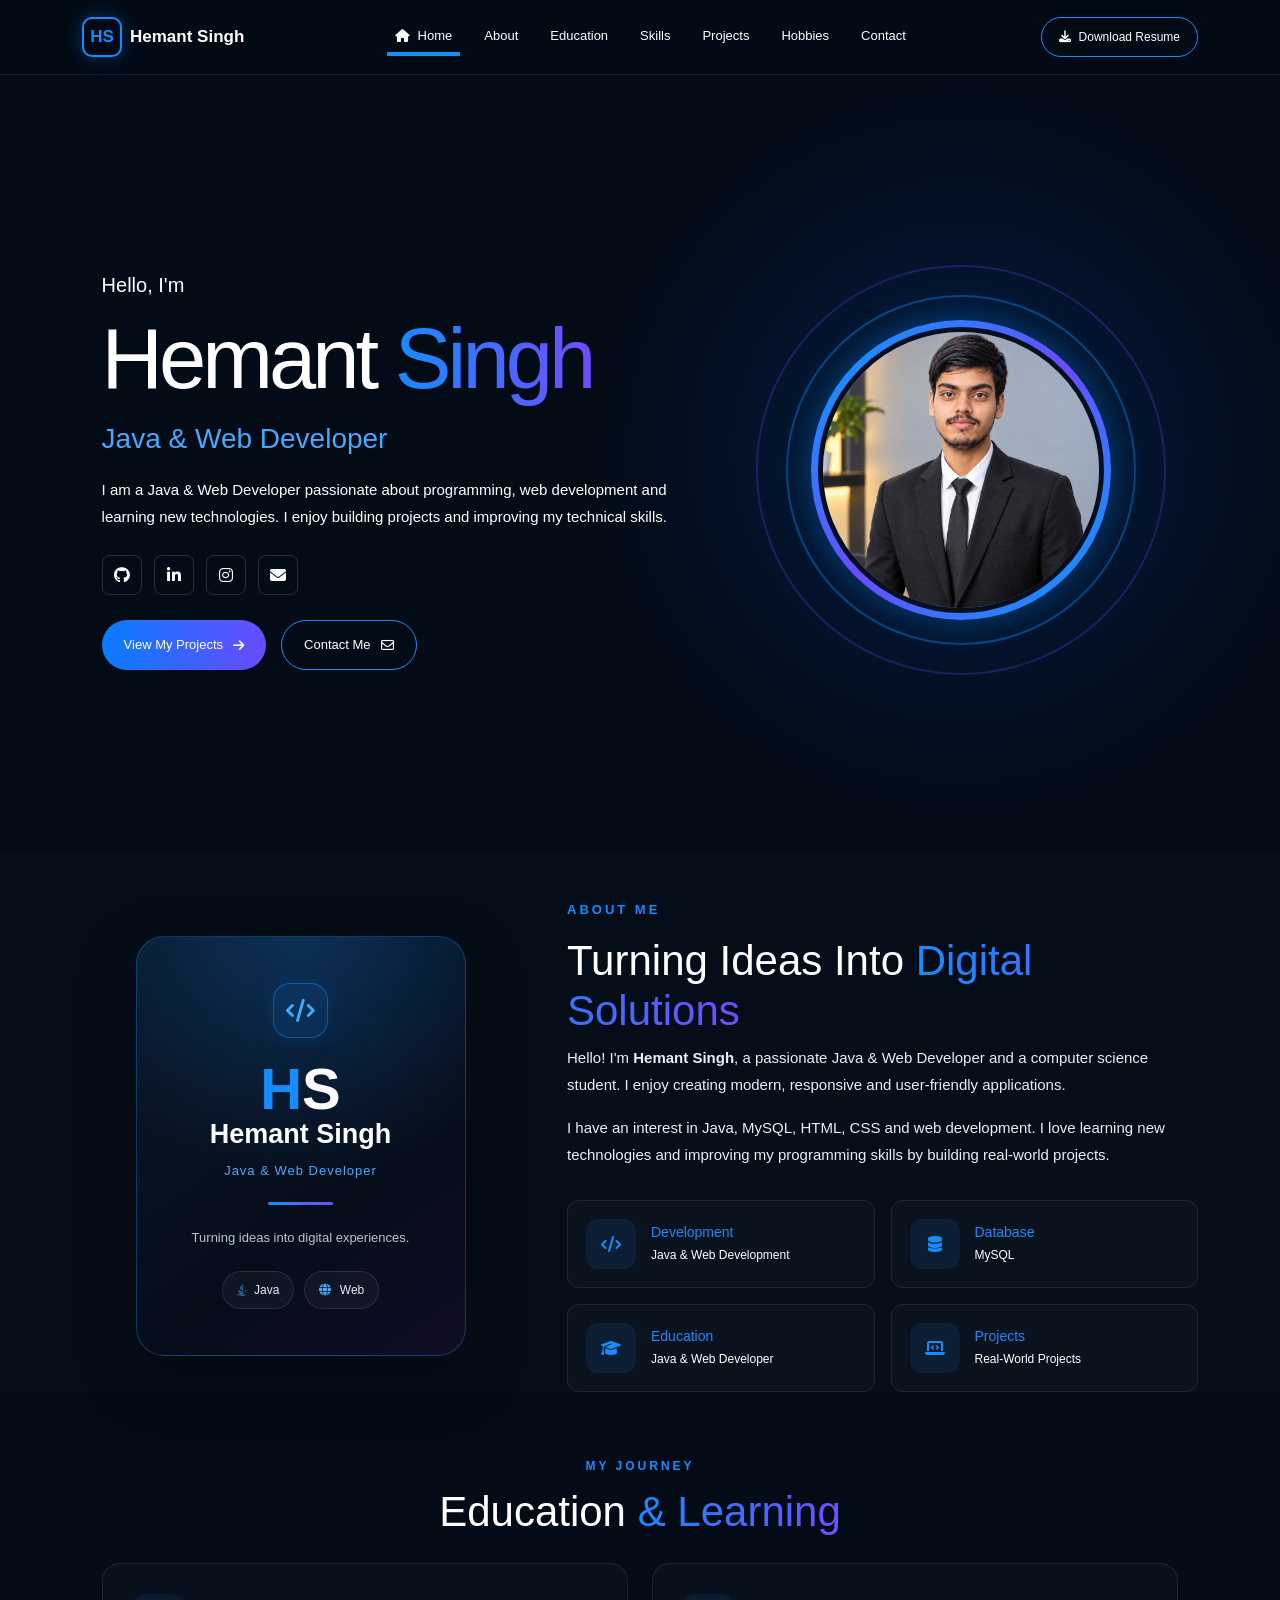
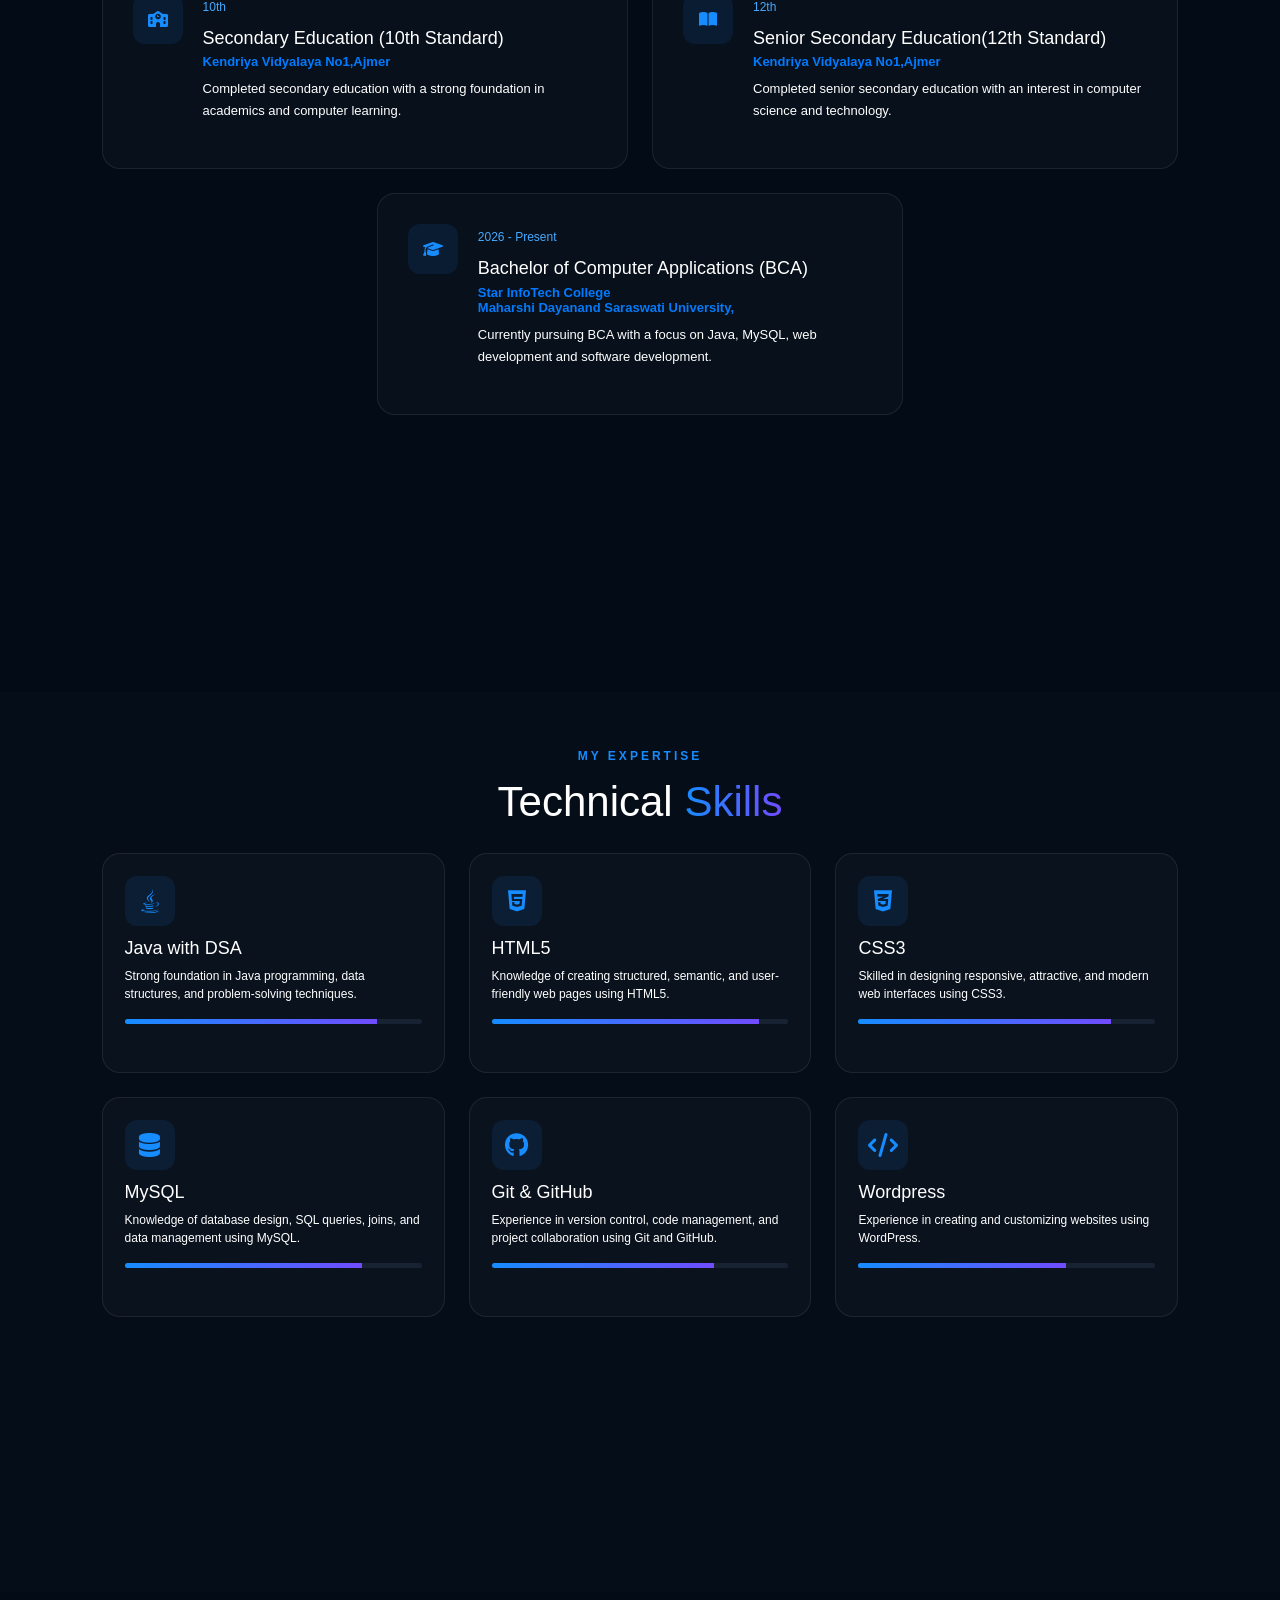
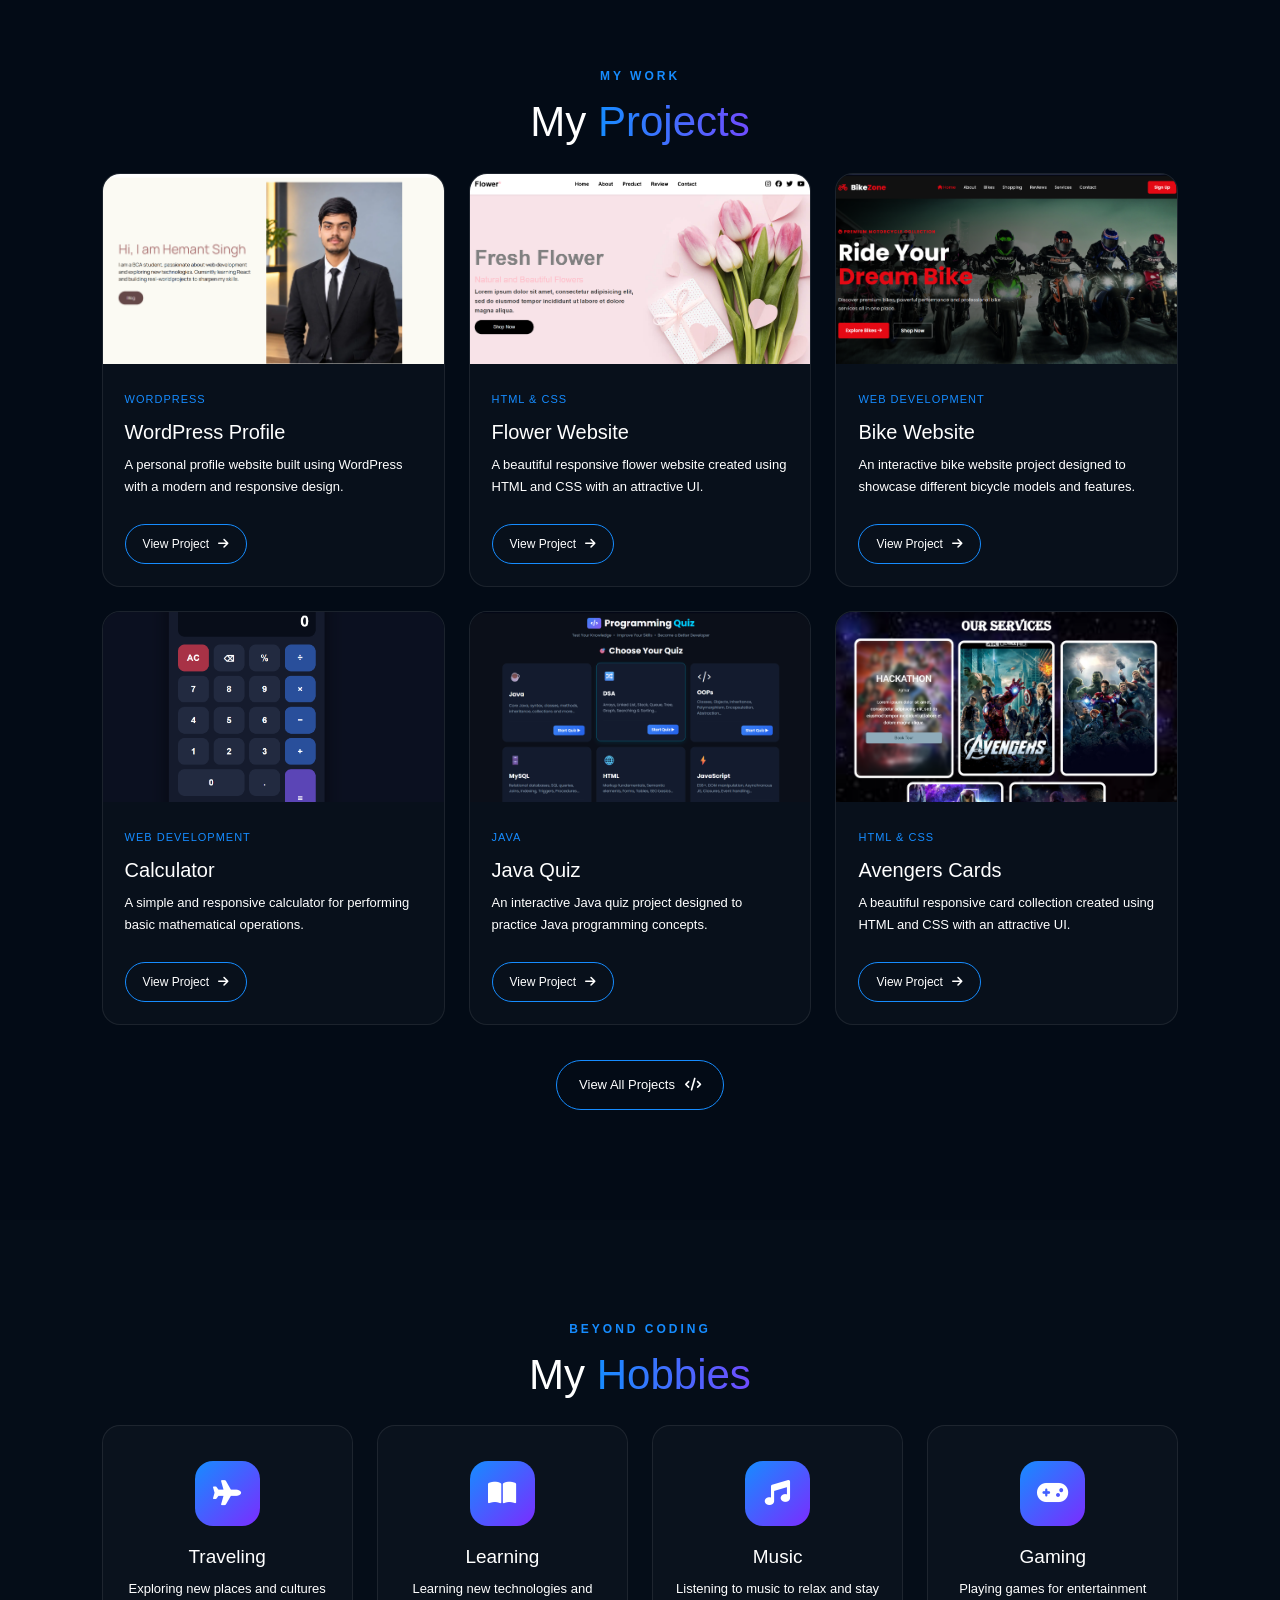
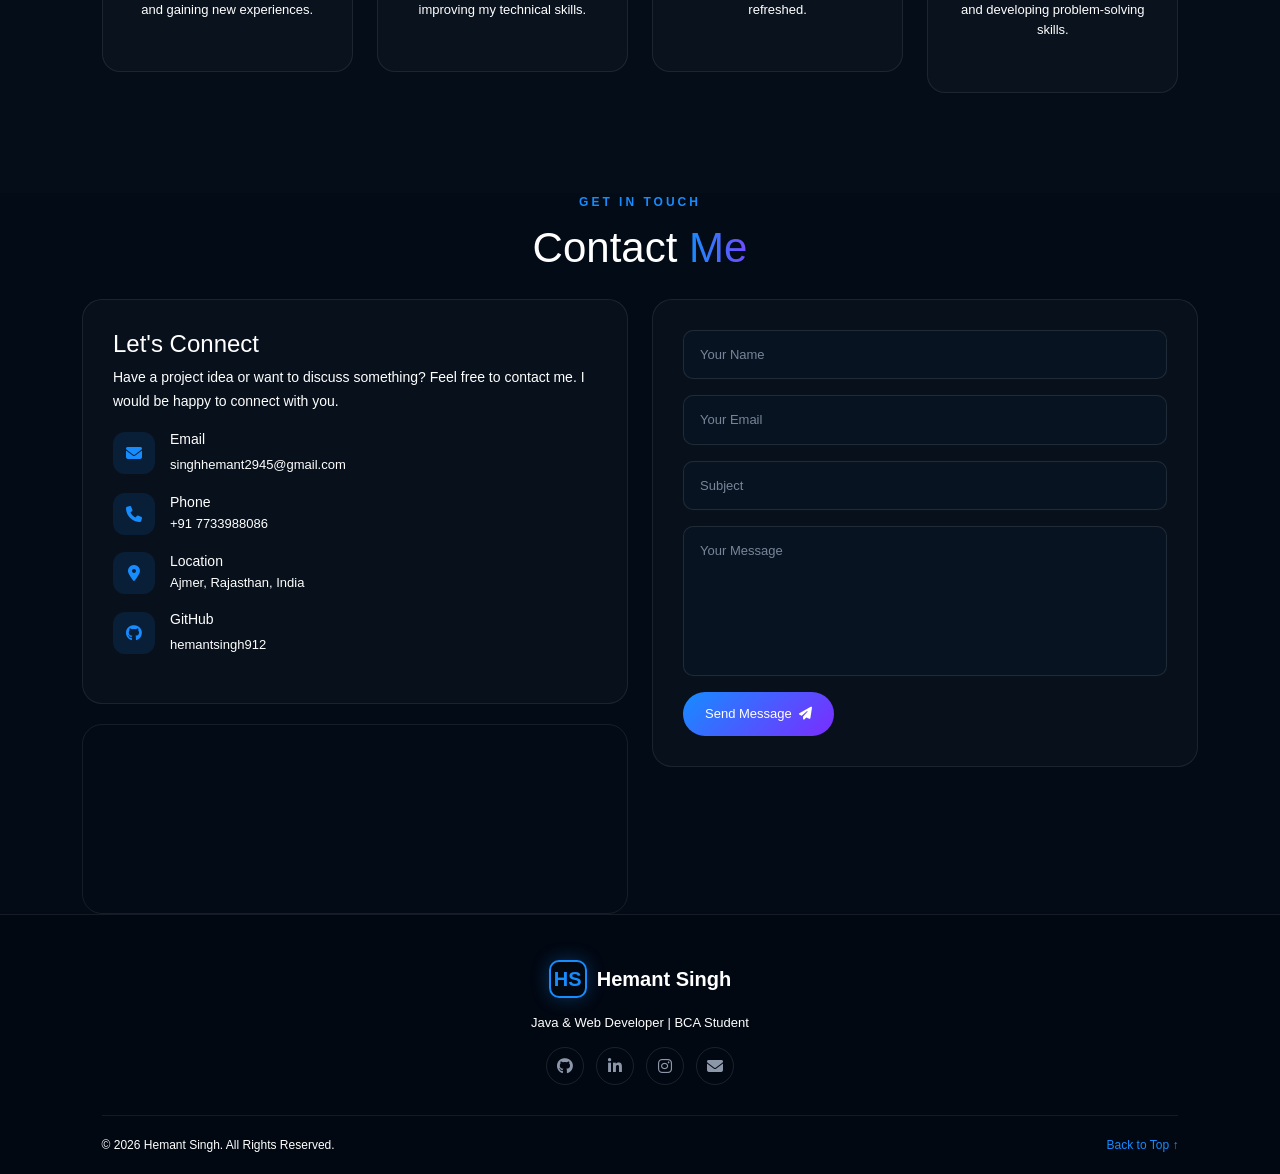
==== commit 168cc6ab: "link update" ====
--- a/index.html
+++ b/index.html
@@ -114,19 +114,19 @@
 
                 <div class="social">
 
-                    <a href="https://github.com/hemantsingh912" aria-label="GitHub">
-                        <i class="fa-brands fa-github"></i>
+                    <a href="https://github.com/hemantsingh912" aria-label="GitHub" target="_blank">
+                        <i class="fa-brands fa-github" ></i>
                     </a>
 
-                    <a href="https://www.linkedin.com/in/hemantsingh912" aria-label="LinkedIn">
+                    <a href="https://www.linkedin.com/in/hemant-singh-1b76ba379/" aria-label="LinkedIn" target="_blank">
                         <i class="fa-brands fa-linkedin-in"></i>
                     </a>
 
-                    <a href="https://www.instagram.com/hemantsingh912" aria-label="Instagram">
+                    <a href="https://www.instagram.com/hemantsingh5435/" aria-label="Instagram" target="_blank">
                         <i class="fa-brands fa-instagram"></i>
                     </a>
 
-                    <a href="mailto:singhhemant2945@gmail.com" aria-label="Email">
+                    <a href="mailto:singhhemant2945@gmail.com" aria-label="Email" target="_blank">
                         <i class="fa-solid fa-envelope"></i>
                     </a>
 
@@ -1088,75 +1088,67 @@
 <div id="contact-form-wrapper">
 
     <form
-    id="contact-form"
-    class="contact-form h-100"
-    action="https://formsubmit.co/singhhemant2945@gmail.com"
-    method="POST">
-
-    <!-- Email subject -->
-    <input
-        type="hidden"
-        name="_subject"
-        value="New Contact Message - Hemant Singh Portfolio">
-
-    <!-- Redirect back to portfolio after submission -->
-    <input
-        type="hidden"
-        name="_next"
-        value="https://hemantsingh912.github.io/Profile2026/#contact">
-
-    <!-- Disable CAPTCHA -->
-    <input
-        type="hidden"
-        name="_captcha"
-        value="false">
-
-    <!-- Name -->
-    <input
-        type="text"
-        name="name"
-        class="form-control"
-        placeholder="Your Name"
-        autocomplete="name"
-        required>
-
-    <!-- Email -->
-    <input
-        type="email"
-        name="email"
-        class="form-control"
-        placeholder="Your Email"
-        autocomplete="email"
-        required>
-
-    <!-- Subject -->
-    <input
-        type="text"
-        name="subject"
-        class="form-control"
-        placeholder="Subject"
-        required>
-
-    <!-- Message -->
-    <textarea
-        name="message"
-        class="form-control"
-        placeholder="Your Message"
-        rows="6"
-        required></textarea>
-
-    <!-- Submit button -->
-    <button
-        type="submit"
-        class="contact-submit"
-        id="send-btn">
-
-        Send Message
-        <i class="fa-solid fa-paper-plane ms-1"></i>
-
-    </button>
-
-</form>
+        id="contact-form"
+        class="contact-form h-100"
+        action="https://formsubmit.co/singhhemant2945@gmail.com"
+        method="POST">
+
+        <input
+            type="hidden"
+            name="_subject"
+            value="New Contact Message - Hemant Singh Portfolio">
+
+        <input
+            type="hidden"
+            name="_next"
+            value="https://hemantsingh912.github.io/Profile2026/#contact">
+
+        <input
+            type="hidden"
+            name="_captcha"
+            value="false">
+
+        <input
+            type="text"
+            name="name"
+            class="form-control"
+            placeholder="Your Name"
+            autocomplete="name"
+            required>
+
+        <input
+            type="email"
+            name="email"
+            class="form-control"
+            placeholder="Your Email"
+            autocomplete="email"
+            required>
+
+        <input
+            type="text"
+            name="subject"
+            class="form-control"
+            placeholder="Subject"
+            required>
+
+        <textarea
+            name="message"
+            class="form-control"
+            placeholder="Your Message"
+            rows="6"
+            required style="resize: none;"></textarea>
+
+        <button
+            type="submit"
+            class="contact-submit"
+            id="send-btn">
+
+            Send Message
+            <i class="fa-solid fa-paper-plane ms-1"></i>
+
+        </button>
+
+    </form>
 
 </div>
 
@@ -1198,23 +1190,20 @@
 
             <div class="footer-social">
 
-                <a href="#" aria-label="GitHub">
+                <a href="https://github.com/hemantsingh912" aria-label="GitHub" target="_blank">
                     <i class="fa-brands fa-github"></i>
                 </a>
 
-                <a href="#" aria-label="LinkedIn">
+                <a href="https://www.linkedin.com/in/hemant-singh-1b76ba379/" aria-label="LinkedIn" target="_blank">
                     <i class="fa-brands fa-linkedin-in"></i>
                 </a>
 
-                <a href="#" aria-label="Instagram">
+                <a href="https://www.instagram.com/hemantsingh5435/" aria-label="Instagram" target="_blank">
                     <i class="fa-brands fa-instagram"></i>
                 </a>
 
-                <a href="mailto:singhhemant2945@gmail.com"
-                   aria-label="Email">
-
+                <a href="mailto:singhhemant2945@gmail.com" aria-label="Email" target="_blank">
                     <i class="fa-solid fa-envelope"></i>
-
                 </a>
 
             </div>
@@ -1272,107 +1261,91 @@
     });
 
 
-    
-// CONTACT FORM
-
-// CONTACT FORM
-
-
-if (form && sendButton) {
-    form.addEventListener("submit", async function (event) {
-        event.preventDefault();
-
-        if (!form.checkValidity()) {
-            form.reportValidity();
-            return;
-        }
-
-        const originalText = sendButton.innerHTML;
-
-        sendButton.disabled = true;
-        sendButton.innerHTML = "Sending Message...";
-
-        if (formStatus) {
-            formStatus.textContent = "";
-        }
-
-        try {
-            const response = await fetch(
-                "https://formsubmit.co/ajax/singhhemant2945@gmail.com",
-                {
-                    method: "POST",
-                    body: new FormData(form),
-                    headers: {
-                        "Accept": "application/json"
+    // CONTACT FORM
+    const form = document.getElementById("contact-form");
+    const sendButton = document.getElementById("send-btn");
+    const formStatus = document.getElementById("form-status");
+
+    if (form && sendButton) {
+
+        form.addEventListener("submit", async function (event) {
+
+            event.preventDefault();
+
+            if (!form.checkValidity()) {
+                form.reportValidity();
+                return;
+            }
+
+            const originalText = sendButton.innerHTML;
+
+            sendButton.disabled = true;
+            sendButton.innerHTML = "Sending Message...";
+
+            if (formStatus) {
+                formStatus.textContent = "";
+            }
+
+            try {
+
+                const response = await fetch(
+                    "https://formsubmit.co/ajax/singhhemant2945@gmail.com",
+                    {
+                        method: "POST",
+                        body: new FormData(form),
+                        headers: {
+                            "Accept": "application/json"
+                        }
                     }
+                );
+
+                const result = await response.json();
+
+                console.log("FormSubmit HTTP status:", response.status);
+                console.log("FormSubmit response:", result);
+
+                if (
+                    !response.ok ||
+                    !(
+                        result.success === true ||
+                        result.success === "true"
+                    )
+                ) {
+                    throw new Error(
+                        result.message ||
+                        JSON.stringify(result) ||
+                        "Message submission failed"
+                    );
                 }
-            );
-
-            
-const result = await response.json();
-
-console.log("FormSubmit HTTP status:", response.status);
-console.log("FormSubmit response:", result);
-
-if (
-    !response.ok ||
-    !(
-        result.success === true ||
-        result.success === "true"
-    )
-) {
-    throw new Error(
-        result.message ||
-        JSON.stringify(result) ||
-        "Message submission failed"
-    );
-}
-
-form.reset();
-
-
-            // Success message screen par nahi dikhana hai
-
-        } catch (error) {
-            console.error("Contact form error:", error);
-
-            if (formStatus) {
-                formStatus.textContent =
-                    "Message could not be sent. Please try again.";
+
+                // Clear all form inputs after successful submission
+                form.reset();
+
+                // No success message will be displayed.
+
+            } catch (error) {
+
+                console.error("Contact form error:", error);
+
+                if (formStatus) {
+                    formStatus.textContent =
+                        "Message could not be sent. Please try again.";
+                }
+
+            } finally {
+
+                sendButton.disabled = false;
+                sendButton.innerHTML = originalText;
+
             }
-        } finally {
-            sendButton.disabled = false;
-            sendButton.innerHTML = originalText;
-        }
-    });
-}
-
-
-
-
-
-    // SEND ANOTHER MESSAGE
-    // SEND ANOTHER MESSAGE
-if (sendAnother) {
-
-    sendAnother.addEventListener("click", function () {
-
-        successMessage.hidden = true;
-        formWrapper.hidden = false;
-
-        form.reset();
-        formStatus.textContent = "";
-
-        form.scrollIntoView({
-            behavior: "smooth",
-            block: "center"
+
         });
 
-    });
-}
+    }
 
 });
 </script>
+
 
 
 
